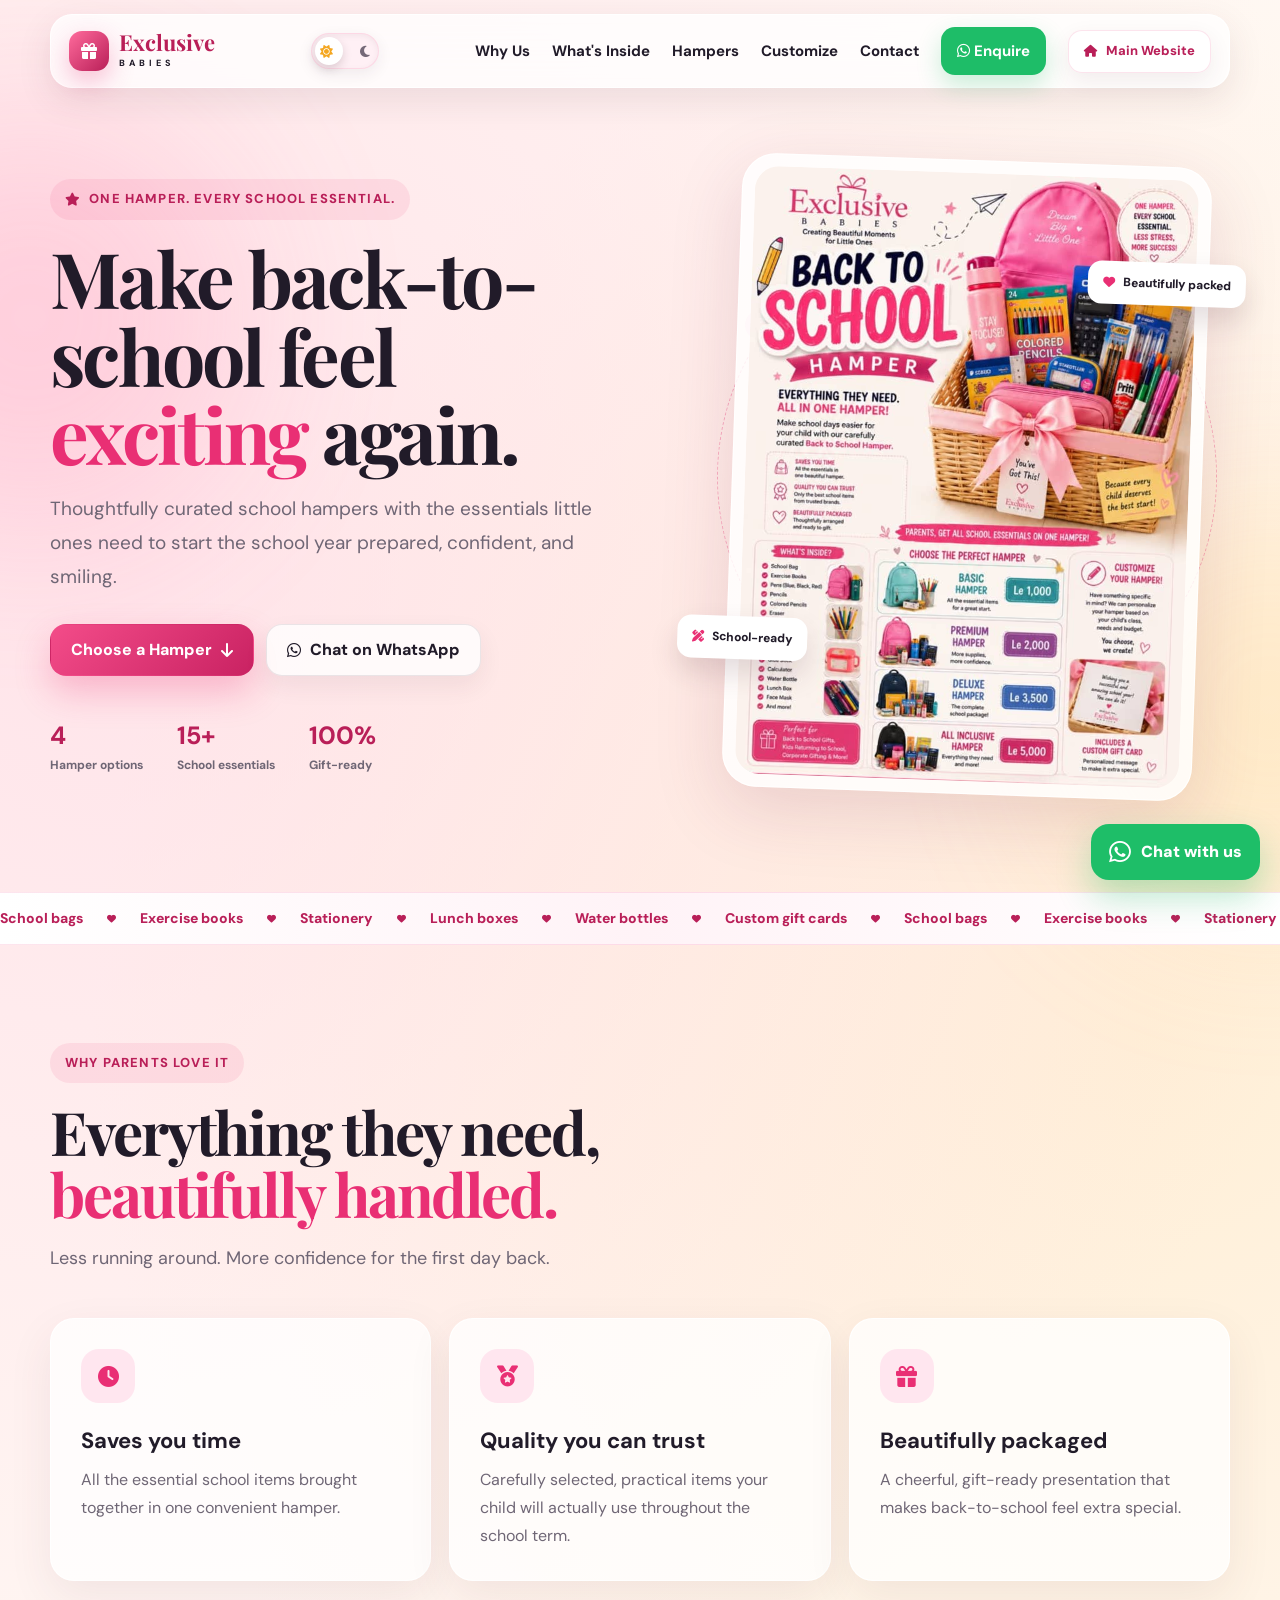
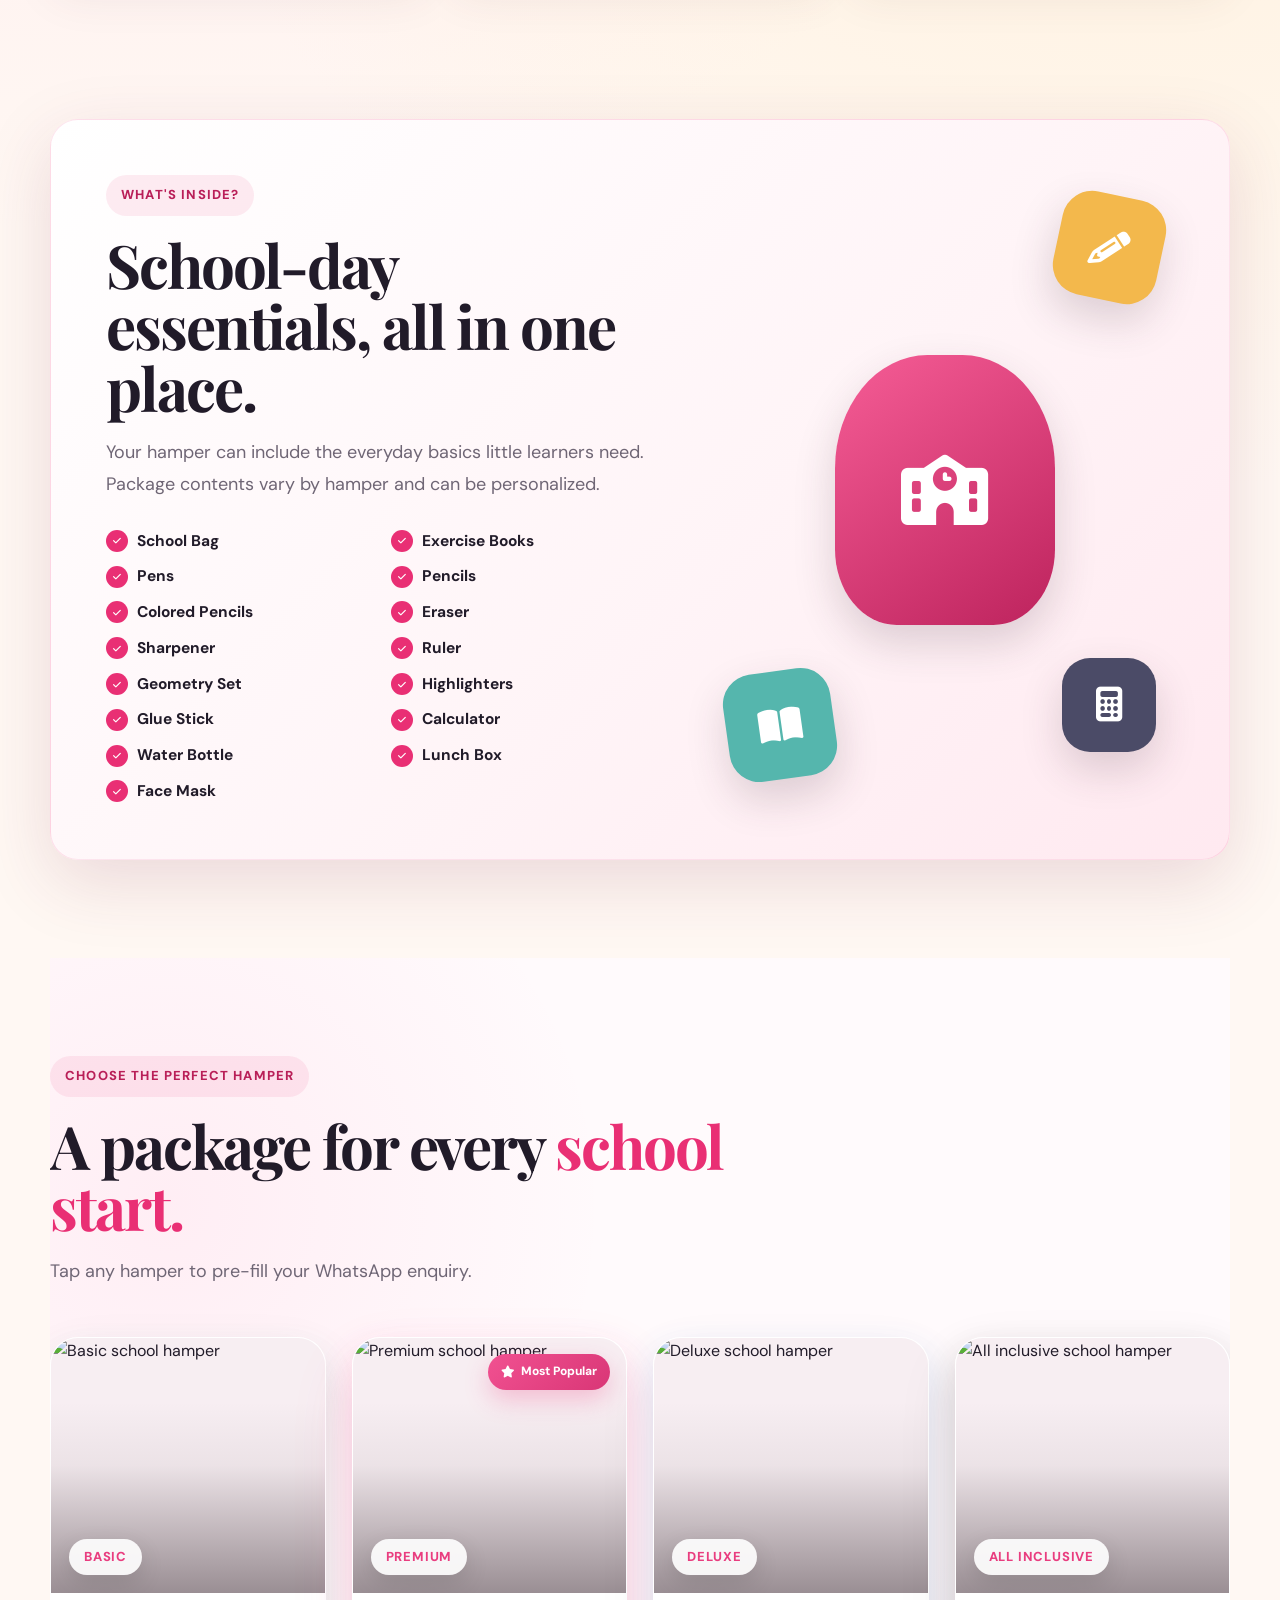
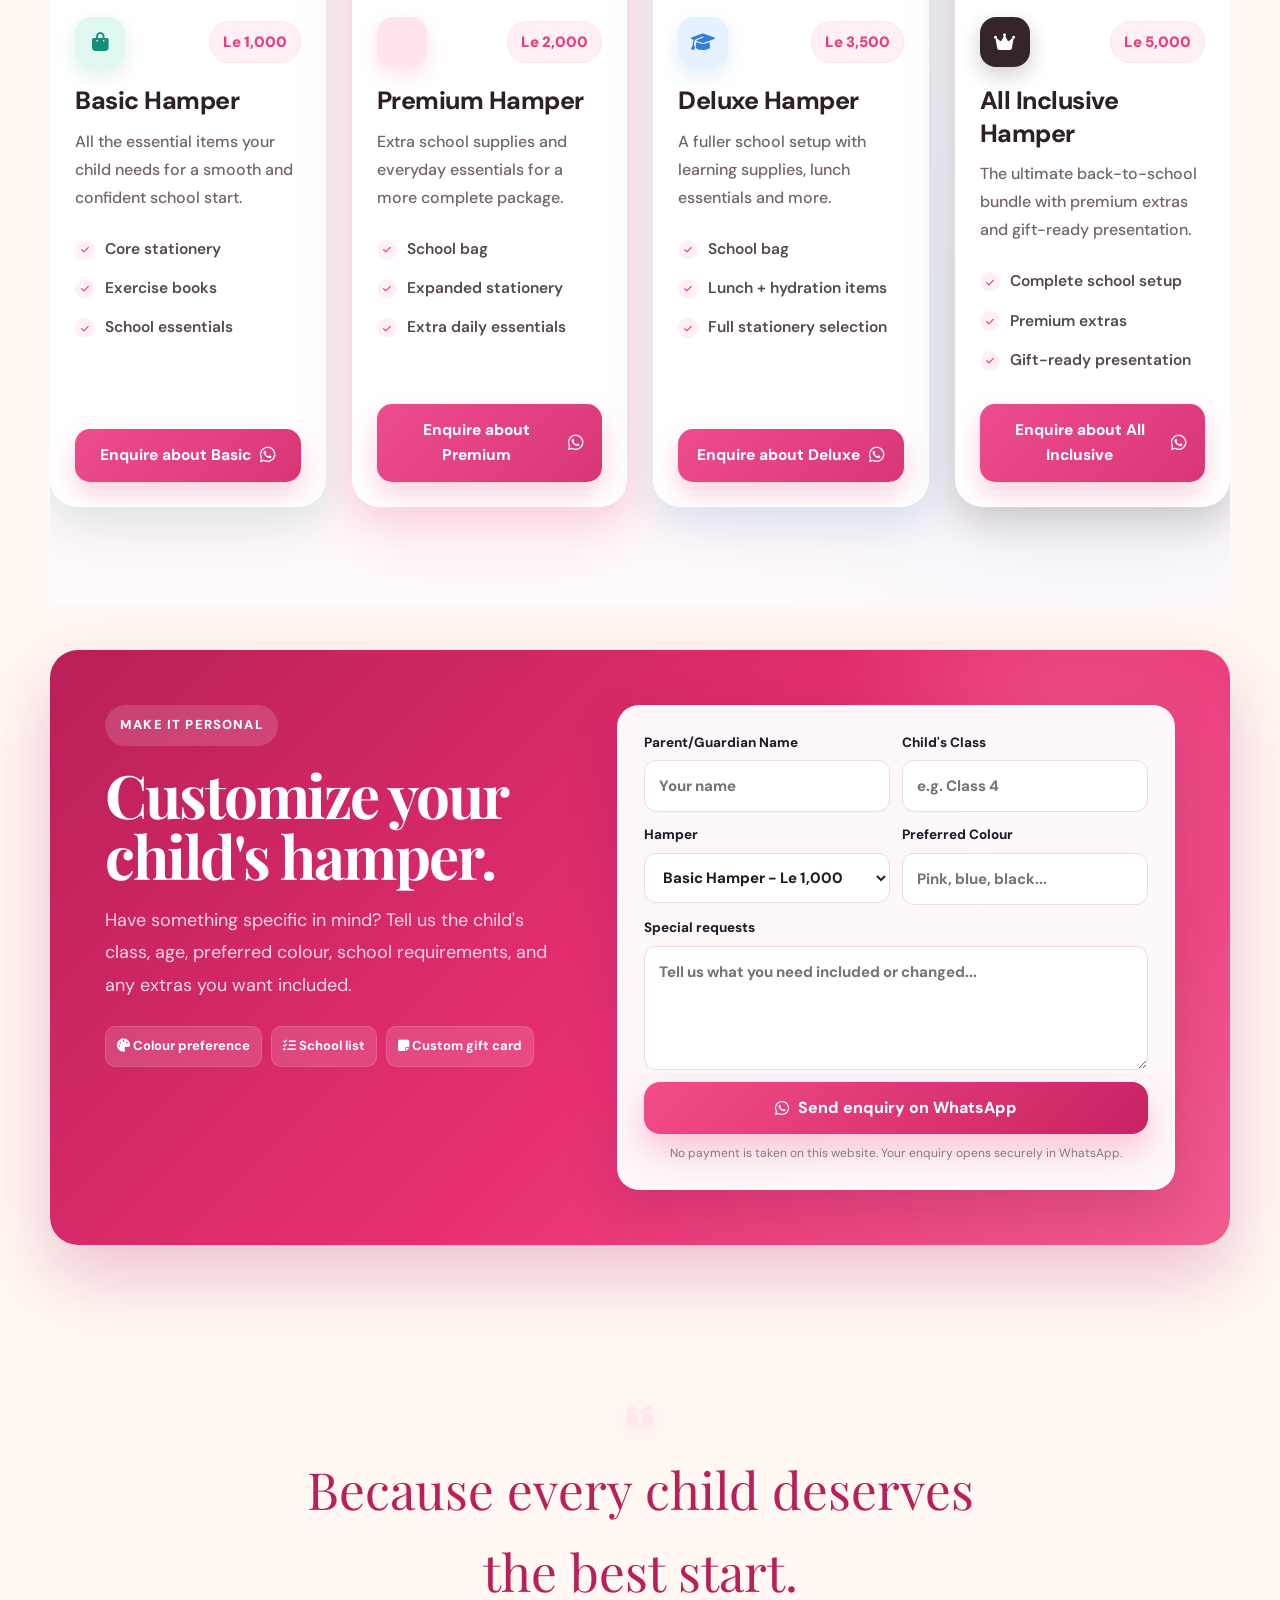
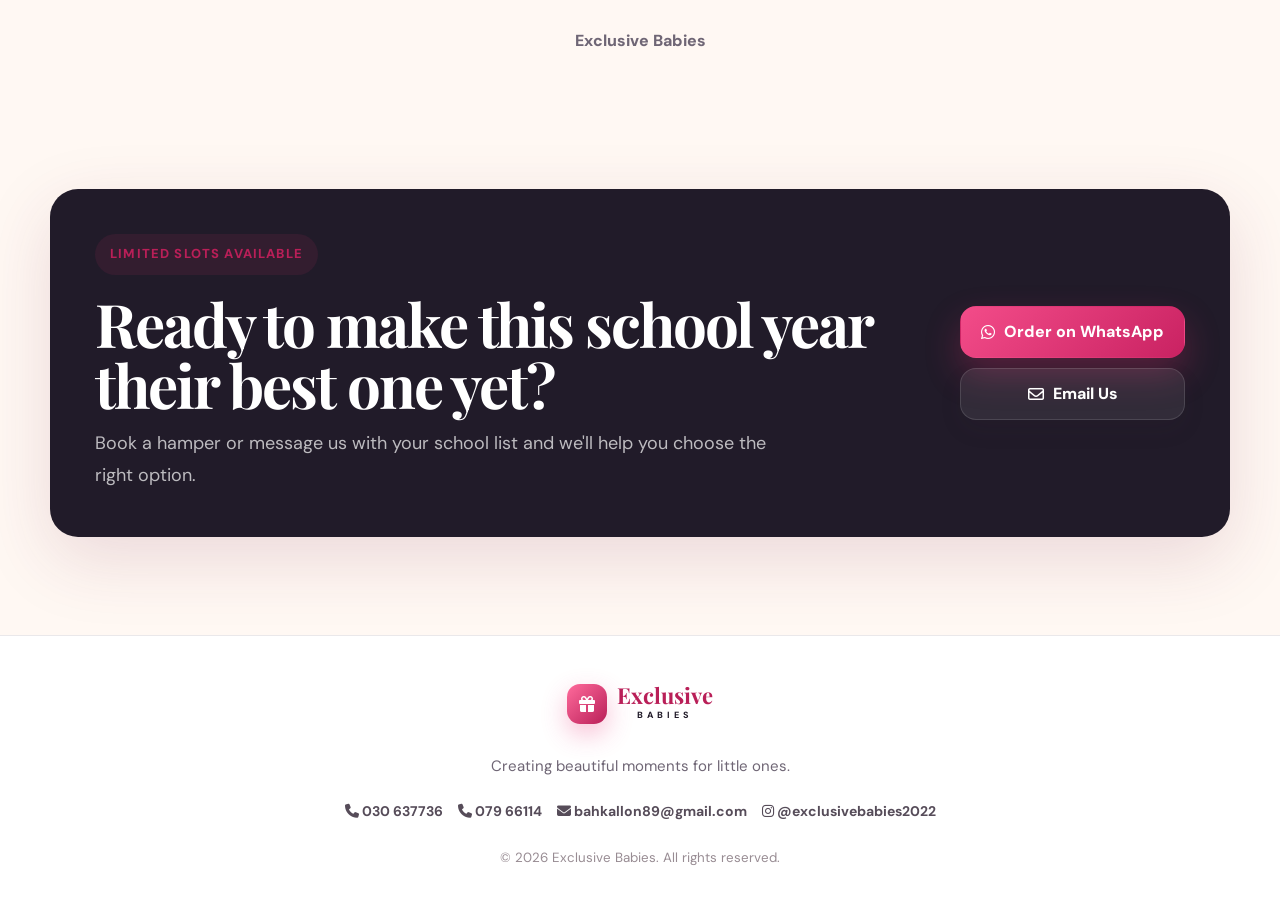
==== back-to-school.html @ 8f666c16 "Add files via upload" ====
<!DOCTYPE html>
<html lang="en">
<head>

  <!-- =========================================
       BASIC DOCUMENT SETTINGS
  ========================================== -->

  <meta charset="UTF-8">

  <meta
    name="viewport"
    content="width=device-width, initial-scale=1.0"
  >

  <meta http-equiv="X-UA-Compatible" content="IE=edge">


  <!-- =========================================
       PRIMARY SEO
  ========================================== -->

  <title>
    Back to School Hampers in Sierra Leone | Exclusive Babies
  </title>

  <meta
    name="description"
    content="Shop beautifully curated Back to School Hampers from Exclusive Babies in Sierra Leone. Choose from Basic, Premium, Deluxe and All Inclusive school packages and enquire instantly on WhatsApp."
  >

  <meta
    name="keywords"
    content="Exclusive Babies, back to school hampers Sierra Leone, school hampers Freetown, school supplies Sierra Leone, back to school supplies, school bags Freetown, children's school supplies, kids school essentials, stationery Sierra Leone, school packages, school hamper, back to school shopping"
  >

  <meta name="author" content="Exclusive Babies">

  <meta name="creator" content="Exclusive Babies">

  <meta name="publisher" content="Exclusive Babies">

  <meta name="application-name" content="Exclusive Babies">

  <meta name="generator" content="Exclusive Babies">


  <!-- =========================================
       SEARCH ENGINE INDEXING
  ========================================== -->

  <meta
    name="robots"
    content="index, follow, max-image-preview:large, max-snippet:-1, max-video-preview:-1"
  >

  <meta
    name="googlebot"
    content="index, follow, max-image-preview:large, max-snippet:-1, max-video-preview:-1"
  >

  <meta
    name="bingbot"
    content="index, follow"
  >


  <!-- =========================================
       LANGUAGE / REGION
  ========================================== -->

  <meta
    http-equiv="content-language"
    content="en"
  >

  <meta
    name="geo.region"
    content="SL"
  >

  <meta
    name="geo.placename"
    content="Sierra Leone"
  >


  <!-- =========================================
       CANONICAL URL
       
       IMPORTANT:
       Replace with the final website domain
  ========================================== -->

  <!--
  <link
    rel="canonical"
    href="https://www.exclusivebabies.com/"
  >
  -->


  <!-- =========================================
       OPEN GRAPH
       Facebook / WhatsApp / Messenger
  ========================================== -->

  <meta
    property="og:type"
    content="website"
  >

  <meta
    property="og:site_name"
    content="Exclusive Babies"
  >

  <meta
    property="og:title"
    content="Back to School Hampers | Exclusive Babies"
  >

  <meta
    property="og:description"
    content="Make back-to-school shopping easier with beautifully curated school hampers from Exclusive Babies. Choose your package and enquire instantly on WhatsApp."
  >

  <!--
  Replace this with your LIVE website URL
  -->
  <!--
  <meta
    property="og:url"
    content="https://www.exclusivebabies.com/"
  >
  -->


  <!--
  SOCIAL SHARING IMAGE

  Recommended size:
  1200 x 630px

  IMPORTANT:
  Once hosted, use the FULL image URL here.
  -->

  <!--
  <meta
    property="og:image"
    content="https://www.exclusivebabies.com/assets/exclusive-babies-social.jpg"
  >

  <meta
    property="og:image:secure_url"
    content="https://www.exclusivebabies.com/assets/exclusive-babies-social.jpg"
  >
  -->

  <meta
    property="og:image:alt"
    content="Exclusive Babies Back to School Hampers"
  >

  <meta
    property="og:locale"
    content="en_US"
  >


  <!-- =========================================
       TWITTER / X CARD
  ========================================== -->

  <meta
    name="twitter:card"
    content="summary_large_image"
  >

  <meta
    name="twitter:title"
    content="Back to School Hampers | Exclusive Babies"
  >

  <meta
    name="twitter:description"
    content="Beautiful Back to School Hampers for your little ones. Explore our packages and enquire instantly on WhatsApp."
  >

  <!--
  <meta
    name="twitter:image"
    content="https://www.exclusivebabies.com/assets/exclusive-babies-social.jpg"
  >
  -->

  <meta
    name="twitter:image:alt"
    content="Exclusive Babies Back to School Hampers"
  >


  <!-- =========================================
       MOBILE / BROWSER
  ========================================== -->

  <meta
    name="theme-color"
    content="#e92f74"
  >

  <meta
    name="msapplication-TileColor"
    content="#e92f74"
  >

  <meta
    name="mobile-web-app-capable"
    content="yes"
  >

  <meta
    name="apple-mobile-web-app-capable"
    content="yes"
  >

  <meta
    name="apple-mobile-web-app-status-bar-style"
    content="default"
  >

  <meta
    name="apple-mobile-web-app-title"
    content="Exclusive Babies"
  >


  <!-- =========================================
       FAVICON
  ========================================== -->

  <link
    rel="icon"
    type="image/svg+xml"
    href="eb.svg"
  >

  <link
    rel="shortcut icon"
    href="eb.svg"
  >


  <!-- =========================================
       GOOGLE FONTS PERFORMANCE
  ========================================== -->

  <link
    rel="preconnect"
    href="https://fonts.googleapis.com"
  >

  <link
    rel="preconnect"
    href="https://fonts.gstatic.com"
    crossorigin
  >

  <link
    href="https://fonts.googleapis.com/css2?family=DM+Sans:wght@400;500;600;700;800&family=Playfair+Display:wght@600;700&display=swap"
    rel="stylesheet"
  >


  <!-- =========================================
       FONT AWESOME
  ========================================== -->

  <link
    rel="stylesheet"
    href="https://cdnjs.cloudflare.com/ajax/libs/font-awesome/6.6.0/css/all.min.css"
  >


  <!-- =========================================
       WEBSITE CSS
  ========================================== -->

  <link
    rel="stylesheet"
    href="styles.css"
  >


  <!-- =========================================
       STRUCTURED DATA / SCHEMA.ORG
  ========================================== -->

  <script type="application/ld+json">
  {
    "@context": "https://schema.org",
    "@type": "Store",
    "name": "Exclusive Babies",
    "description": "Exclusive Babies provides beautifully curated Back to School Hampers and school essentials for children in Sierra Leone.",
    "areaServed": {
      "@type": "Country",
      "name": "Sierra Leone"
    },
    "knowsAbout": [
      "Back to School Hampers",
      "School Supplies",
      "School Bags",
      "Children's School Essentials",
      "Stationery"
    ]
  }
  </script>


  <!-- =========================================
       WEBSITE SCHEMA
  ========================================== -->

  <script type="application/ld+json">
  {
    "@context": "https://schema.org",
    "@type": "WebSite",
    "name": "Exclusive Babies",
    "description": "Back to School Hampers and children's school essentials from Exclusive Babies.",
    "inLanguage": "en"
  }
  </script>

</head>
<body>
  <div class="page-glow glow-one"></div>
  <div class="page-glow glow-two"></div>

  <header class="navbar" id="top">
    <a href="index.html" class="brand" aria-label="Exclusive Babies home">
      <span class="brand-icon"><i class="fa-solid fa-gift"></i></span>
      <span><strong>Exclusive</strong><small>BABIES</small></span>
    </a>

    <button class="menu-toggle" aria-label="Open menu" aria-expanded="false">
      <i class="fa-solid fa-bars"></i>
    </button>

    <button class="theme-toggle" id="themeToggle" aria-label="Toggle dark mode">
    <span class="theme-toggle-track">
        <span class="theme-toggle-icon sun-icon">
            <i class="fa-solid fa-sun"></i>
        </span>

        <span class="theme-toggle-circle"></span>

        <span class="theme-toggle-icon moon-icon">
            <i class="fa-solid fa-moon"></i>
        </span>
    </span>
</button>

    <nav class="nav-links">
      <a href="#about">Why Us</a>
      <a href="#inside">What's Inside</a>
      <a href="#packages">Hampers</a>
      <a href="#customize">Customize</a>
      <a href="#contact">Contact</a>
      <a class="nav-cta wa-link" href="#" data-message="Hi Exclusive Babies! I'd like to enquire about your Back to School Hampers.">
        <i class="fa-brands fa-whatsapp"></i> Enquire
      </a>

      <a href="index.html" class="main-site-btn">
  <i class="fa-solid fa-house"></i>
  <span>Main Website</span>
</a>
    </nav>
  </header>

  <main>
    <section class="hero section-pad">
      <div class="hero-copy reveal">
        <span class="eyebrow"><i class="fa-solid fa-star"></i> One hamper. Every school essential.</span>
        <h1>Make back-to-school feel <span>exciting</span> again.</h1>
        <p>Thoughtfully curated school hampers with the essentials little ones need to start the school year prepared, confident, and smiling.</p>
        <div class="hero-actions">
          <a class="btn btn-primary" href="#packages">Choose a Hamper <i class="fa-solid fa-arrow-down"></i></a>
          <a class="btn btn-soft wa-link" href="#" data-message="Hi Exclusive Babies! I want help choosing the right Back to School Hamper."><i class="fa-brands fa-whatsapp"></i> Chat on WhatsApp</a>
        </div>
        <div class="hero-trust">
          <div><strong>4</strong><span>Hamper options</span></div>
          <div><strong>15+</strong><span>School essentials</span></div>
          <div><strong>100%</strong><span>Gift-ready</span></div>
        </div>
      </div>

      <div class="hero-visual reveal delay-1">
        <div class="orbit orbit-a"></div>
        <div class="orbit orbit-b"></div>
        <div class="hero-card tilt-card">
          <img src="back-to-school-hamper.jpg" alt="Exclusive Babies Back to School Hamper flyer" />
          <div class="floating-note note-one"><i class="fa-solid fa-heart"></i> Beautifully packed</div>
          <div class="floating-note note-two"><i class="fa-solid fa-pen-ruler"></i> School-ready</div>
        </div>
      </div>
    </section>

    <section class="marquee" aria-label="Highlights">
      <div class="marquee-track">
        <span>School bags</span><i class="fa-solid fa-heart"></i><span>Exercise books</span><i class="fa-solid fa-heart"></i><span>Stationery</span><i class="fa-solid fa-heart"></i><span>Lunch boxes</span><i class="fa-solid fa-heart"></i><span>Water bottles</span><i class="fa-solid fa-heart"></i><span>Custom gift cards</span><i class="fa-solid fa-heart"></i>
        <span>School bags</span><i class="fa-solid fa-heart"></i><span>Exercise books</span><i class="fa-solid fa-heart"></i><span>Stationery</span><i class="fa-solid fa-heart"></i><span>Lunch boxes</span><i class="fa-solid fa-heart"></i><span>Water bottles</span><i class="fa-solid fa-heart"></i><span>Custom gift cards</span><i class="fa-solid fa-heart"></i>
      </div>
    </section>

    <section class="section-pad" id="about">
      <div class="section-heading reveal">
        <span class="eyebrow">Why parents love it</span>
        <h2>Everything they need, <span>beautifully handled.</span></h2>
        <p>Less running around. More confidence for the first day back.</p>
      </div>
      <div class="feature-grid">
        <article class="feature-card reveal">
          <div class="feature-icon"><i class="fa-solid fa-clock"></i></div>
          <h3>Saves you time</h3>
          <p>All the essential school items brought together in one convenient hamper.</p>
        </article>
        <article class="feature-card reveal delay-1">
          <div class="feature-icon"><i class="fa-solid fa-medal"></i></div>
          <h3>Quality you can trust</h3>
          <p>Carefully selected, practical items your child will actually use throughout the school term.</p>
        </article>
        <article class="feature-card reveal delay-2">
          <div class="feature-icon"><i class="fa-solid fa-gift"></i></div>
          <h3>Beautifully packaged</h3>
          <p>A cheerful, gift-ready presentation that makes back-to-school feel extra special.</p>
        </article>
      </div>
    </section>

    <section class="section-pad inside-section" id="inside">
      <div class="inside-panel reveal">
        <div class="inside-copy">
          <span class="eyebrow">What's inside?</span>
          <h2>School-day essentials, all in one place.</h2>
          <p>Your hamper can include the everyday basics little learners need. Package contents vary by hamper and can be personalized.</p>
          <div class="essentials-grid">
            <span><i class="fa-solid fa-check"></i> School Bag</span>
            <span><i class="fa-solid fa-check"></i> Exercise Books</span>
            <span><i class="fa-solid fa-check"></i> Pens</span>
            <span><i class="fa-solid fa-check"></i> Pencils</span>
            <span><i class="fa-solid fa-check"></i> Colored Pencils</span>
            <span><i class="fa-solid fa-check"></i> Eraser</span>
            <span><i class="fa-solid fa-check"></i> Sharpener</span>
            <span><i class="fa-solid fa-check"></i> Ruler</span>
            <span><i class="fa-solid fa-check"></i> Geometry Set</span>
            <span><i class="fa-solid fa-check"></i> Highlighters</span>
            <span><i class="fa-solid fa-check"></i> Glue Stick</span>
            <span><i class="fa-solid fa-check"></i> Calculator</span>
            <span><i class="fa-solid fa-check"></i> Water Bottle</span>
            <span><i class="fa-solid fa-check"></i> Lunch Box</span>
            <span><i class="fa-solid fa-check"></i> Face Mask</span>
          </div>
        </div>
        <div class="school-art" aria-hidden="true">
          <div class="art-backpack"><i class="fa-solid fa-school"></i></div>
          <div class="art-pencil"><i class="fa-solid fa-pencil"></i></div>
          <div class="art-book"><i class="fa-solid fa-book-open"></i></div>
          <div class="art-calc"><i class="fa-solid fa-calculator"></i></div>
        </div>
      </div>
    </section>


<section class="section-pad packages-section" id="packages">
  <div class="section-heading reveal">
    <span class="eyebrow">Choose the perfect hamper</span>
    <h2>A package for every <span>school start.</span></h2>
    <p>Tap any hamper to pre-fill your WhatsApp enquiry.</p>
  </div>

  <div class="package-grid">

    <!-- BASIC -->
    <article class="package-card basic-card reveal"
      data-package="Basic Hamper"
      data-price="Le 1,000">

      <div class="package-image-wrap">
        <img
          src="https://images.unsplash.com/photo-1497633762265-9d179a990aa6?auto=format&fit=crop&w=900&q=85"
          alt="Basic school hamper"
          class="package-image"
          loading="lazy"
        >

        <div class="image-overlay"></div>

        <span class="image-label">Basic</span>
      </div>

      <div class="package-content">
        <div class="package-top">
          <span class="package-icon mint">
            <i class="fa-solid fa-bag-shopping"></i>
          </span>

          <span class="price">Le 1,000</span>
        </div>

        <h3>Basic Hamper</h3>

        <p>
          All the essential items your child needs for a smooth and confident school start.
        </p>

        <ul>
          <li><i class="fa-solid fa-check"></i> Core stationery</li>
          <li><i class="fa-solid fa-check"></i> Exercise books</li>
          <li><i class="fa-solid fa-check"></i> School essentials</li>
        </ul>

        <button class="package-btn">
          Enquire about Basic
          <i class="fa-brands fa-whatsapp"></i>
        </button>
      </div>
    </article>


    <!-- PREMIUM -->
    <article class="package-card premium-card featured reveal delay-1"
      data-package="Premium Hamper"
      data-price="Le 2,000">

      <span class="popular">
        <i class="fa-solid fa-star"></i>
        Most Popular
      </span>

      <div class="package-image-wrap">
        <img
          src="https://images.unsplash.com/photo-1588072432836-e10032774350?auto=format&fit=crop&w=900&q=85"
          alt="Premium school hamper"
          class="package-image"
          loading="lazy"
        >

        <div class="image-overlay"></div>

        <span class="image-label">Premium</span>
      </div>

      <div class="package-content">
        <div class="package-top">
          <span class="package-icon pink">
            <i class="fa-solid fa-backpack"></i>
          </span>

          <span class="price">Le 2,000</span>
        </div>

        <h3>Premium Hamper</h3>

        <p>
          Extra school supplies and everyday essentials for a more complete package.
        </p>

        <ul>
          <li><i class="fa-solid fa-check"></i> School bag</li>
          <li><i class="fa-solid fa-check"></i> Expanded stationery</li>
          <li><i class="fa-solid fa-check"></i> Extra daily essentials</li>
        </ul>

        <button class="package-btn">
          Enquire about Premium
          <i class="fa-brands fa-whatsapp"></i>
        </button>
      </div>
    </article>


    <!-- DELUXE -->
    <article class="package-card deluxe-card reveal delay-2"
      data-package="Deluxe Hamper"
      data-price="Le 3,500">

      <div class="package-image-wrap">
        <img
          src="https://images.unsplash.com/photo-1456735190827-d1262f71b8a3?auto=format&fit=crop&w=900&q=85"
          alt="Deluxe school hamper"
          class="package-image"
          loading="lazy"
        >

        <div class="image-overlay"></div>

        <span class="image-label">Deluxe</span>
      </div>

      <div class="package-content">
        <div class="package-top">
          <span class="package-icon blue">
            <i class="fa-solid fa-graduation-cap"></i>
          </span>

          <span class="price">Le 3,500</span>
        </div>

        <h3>Deluxe Hamper</h3>

        <p>
          A fuller school setup with learning supplies, lunch essentials and more.
        </p>

        <ul>
          <li><i class="fa-solid fa-check"></i> School bag</li>
          <li><i class="fa-solid fa-check"></i> Lunch + hydration items</li>
          <li><i class="fa-solid fa-check"></i> Full stationery selection</li>
        </ul>

        <button class="package-btn">
          Enquire about Deluxe
          <i class="fa-brands fa-whatsapp"></i>
        </button>
      </div>
    </article>


    <!-- ALL INCLUSIVE -->
    <article class="package-card inclusive-card reveal delay-3"
      data-package="All Inclusive Hamper"
      data-price="Le 5,000">

      <div class="package-image-wrap">
        <img
          src="https://images.unsplash.com/photo-1509062522246-3755977927d7?auto=format&fit=crop&w=900&q=85"
          alt="All inclusive school hamper"
          class="package-image"
          loading="lazy"
        >

        <div class="image-overlay"></div>

        <span class="image-label">All Inclusive</span>
      </div>

      <div class="package-content">
        <div class="package-top">
          <span class="package-icon dark">
            <i class="fa-solid fa-crown"></i>
          </span>

          <span class="price">Le 5,000</span>
        </div>

        <h3>All Inclusive Hamper</h3>

        <p>
          The ultimate back-to-school bundle with premium extras and gift-ready presentation.
        </p>

        <ul>
          <li><i class="fa-solid fa-check"></i> Complete school setup</li>
          <li><i class="fa-solid fa-check"></i> Premium extras</li>
          <li><i class="fa-solid fa-check"></i> Gift-ready presentation</li>
        </ul>

        <button class="package-btn">
          Enquire about All Inclusive
          <i class="fa-brands fa-whatsapp"></i>
        </button>
      </div>
    </article>

  </div>
</section>







    <section class="section-pad custom-section" id="customize">
      <div class="custom-card reveal">
        <div class="custom-copy">
          <span class="eyebrow">Make it personal</span>
          <h2>Customize your child's hamper.</h2>
          <p>Have something specific in mind? Tell us the child's class, age, preferred colour, school requirements, and any extras you want included.</p>
          <div class="custom-badges">
            <span><i class="fa-solid fa-palette"></i> Colour preference</span>
            <span><i class="fa-solid fa-list-check"></i> School list</span>
            <span><i class="fa-solid fa-note-sticky"></i> Custom gift card</span>
          </div>
        </div>

        <form class="enquiry-form" id="enquiryForm">
          <div class="field-row">
            <label>Parent/Guardian Name<input type="text" id="name" placeholder="Your name" required></label>
            <label>Child's Class<input type="text" id="childClass" placeholder="e.g. Class 4"></label>
          </div>
          <div class="field-row">
            <label>Hamper
              <select id="hamper">
                <option>Basic Hamper - Le 1,000</option>
                <option>Premium Hamper - Le 2,000</option>
                <option>Deluxe Hamper - Le 3,500</option>
                <option>All Inclusive Hamper - Le 5,000</option>
                <option>Custom Hamper</option>
              </select>
            </label>
            <label>Preferred Colour<input type="text" id="colour" placeholder="Pink, blue, black..."></label>
          </div>
          <label>Special requests<textarea id="request" rows="4" placeholder="Tell us what you need included or changed..."></textarea></label>
          <button class="btn btn-primary form-submit" type="submit"><i class="fa-brands fa-whatsapp"></i> Send enquiry on WhatsApp</button>
          <small>No payment is taken on this website. Your enquiry opens securely in WhatsApp.</small>
        </form>
      </div>
    </section>

    <section class="section-pad testimonial-strip">
      <div class="quote-card reveal">
        <i class="fa-solid fa-quote-left"></i>
        <p>Because every child deserves the best start.</p>
        <span>Exclusive Babies</span>
      </div>
    </section>

    <section class="section-pad contact-section" id="contact">
      <div class="contact-card reveal">
        <div>
          <span class="eyebrow">Limited slots available</span>
          <h2>Ready to make this school year their best one yet?</h2>
          <p>Book a hamper or message us with your school list and we'll help you choose the right option.</p>
        </div>
        <div class="contact-actions">
          <a class="btn btn-primary wa-link" href="#" data-message="Hi Exclusive Babies! I'd like to place a Back to School Hamper order."><i class="fa-brands fa-whatsapp"></i> Order on WhatsApp</a>
          <a class="btn btn-soft" href="mailto:bahkallon89@gmail.com"><i class="fa-regular fa-envelope"></i> Email Us</a>
        </div>
      </div>
    </section>
  </main>

  <footer>
    <a href="#top" class="brand footer-brand">
      <span class="brand-icon"><i class="fa-solid fa-gift"></i></span>
      <span><strong>Exclusive</strong><small>BABIES</small></span>
    </a>
    <p>Creating beautiful moments for little ones.</p>
    <div class="footer-contact">
      <a href="tel:+23230637736"><i class="fa-solid fa-phone"></i> 030 637736</a>
      <a href="tel:+23279666114"><i class="fa-solid fa-phone"></i> 079 66114</a>
      <a href="mailto:bahkallon89@gmail.com"><i class="fa-solid fa-envelope"></i> bahkallon89@gmail.com</a>
      <span><i class="fa-brands fa-instagram"></i> @exclusivebabies2022</span>
    </div>
    <small>© <span id="year"></span> Exclusive Babies. All rights reserved.</small>
  </footer>

  <a class="whatsapp-float wa-link" href="#" aria-label="Chat on WhatsApp" data-message="Hi Exclusive Babies! I'm interested in your Back to School Hampers.">
    <i class="fa-brands fa-whatsapp"></i><span>Chat with us</span>
  </a>

  <button class="scroll-top" aria-label="Back to top"><i class="fa-solid fa-arrow-up"></i></button>

  <script src="script.js"></script>
</body>
</html>
---- styles.css ----
:root {
  --pink: #e92f74;
  --pink-dark: #b91f58;
  --pink-light: #ffe6ef;
  --cream: #fff8f3;
  --paper: #fffdfb;
  --ink: #211b29;
  --muted: #6f6675;
  --line: rgba(55, 34, 55, 0.1);
  --green: #8fd7cf;
  --purple: #8b64c8;
  --blue: #5aa8d9;
  --shadow: 0 22px 70px rgba(118, 41, 77, 0.15);
  --radius: 28px;
}

* { box-sizing: border-box; }
html { scroll-behavior: smooth; }
body {
  margin: 0;
  font-family: "DM Sans", sans-serif;
  background:
    radial-gradient(circle at 10% 10%, rgba(255, 211, 226, .55), transparent 24%),
    radial-gradient(circle at 90% 18%, rgba(255, 233, 195, .6), transparent 22%),
    var(--cream);
  color: var(--ink);
  overflow-x: hidden;
}
a { color: inherit; text-decoration: none; }
button, input, textarea, select { font: inherit; }
button { cursor: pointer; }
img { max-width: 100%; display: block; }

.page-glow { position: fixed; width: 420px; height: 420px; border-radius: 50%; filter: blur(90px); opacity: .22; pointer-events: none; z-index: -1; }
.glow-one { background: #ff79a8; top: 12%; left: -180px; }
.glow-two { background: #ffd57e; top: 55%; right: -200px; }

.navbar {
  width: min(1180px, calc(100% - 32px));
  height: 74px;
  position: sticky;
  top: 14px;
  z-index: 1000;
  margin: 14px auto 0;
  padding: 0 18px;
  display: flex;
  align-items: center;
  justify-content: space-between;
  background: rgba(255,255,255,.78);
  border: 1px solid rgba(255,255,255,.85);
  box-shadow: 0 12px 35px rgba(80, 47, 62, .1);
  backdrop-filter: blur(18px);
  border-radius: 22px;
}
.brand { display: inline-flex; align-items: center; gap: 10px; }
.brand-icon { width: 40px; height: 40px; display: grid; place-items: center; border-radius: 13px; color: white; background: linear-gradient(135deg, #ff6b9c, var(--pink-dark)); box-shadow: 0 10px 26px rgba(233,47,116,.3); }
.brand strong { display: block; font-family: "Playfair Display", serif; color: var(--pink-dark); font-size: 22px; line-height: .95; }
.brand small { display: block; margin-top: 3px; letter-spacing: 4px; font-size: 9px; font-weight: 800; }
.nav-links { display: flex; align-items: center; gap: 22px; font-size: 14px; font-weight: 700; }
.nav-links > a:not(.nav-cta) { position: relative; }
.nav-links > a:not(.nav-cta)::after { content:""; position:absolute; left:0; bottom:-6px; width:0; height:2px; background:var(--pink); transition:.3s; }
.nav-links > a:not(.nav-cta):hover::after { width:100%; }
.nav-cta { padding: 12px 16px; border-radius: 14px; background: #1ebd68; color: white; box-shadow: 0 10px 24px rgba(30,189,104,.24); }
.menu-toggle { display: none; border:0; background: transparent; font-size: 22px; color: var(--ink); }

.section-pad { width: min(1180px, calc(100% - 34px)); margin: 0 auto; padding: 98px 0; }
.hero { min-height: 760px; display: grid; grid-template-columns: 1.05fr .95fr; gap: 74px; align-items: center; padding-top: 72px; }
.eyebrow { display:inline-flex; align-items:center; gap:8px; padding:9px 13px; border-radius:999px; background:rgba(233,47,116,.09); color:var(--pink-dark); text-transform:uppercase; font-weight:800; letter-spacing:.09em; font-size:12px; }
.hero h1, .section-heading h2, .inside-copy h2, .custom-copy h2, .contact-card h2 { font-family: "Playfair Display", serif; line-height: 1.02; margin: 18px 0; letter-spacing: -.035em; }
.hero h1 { font-size: clamp(48px, 6vw, 82px); max-width: 780px; }
h1 span, h2 span { color: var(--pink); }
.hero-copy > p { max-width: 650px; font-size: 18px; line-height: 1.75; color: var(--muted); }
.hero-actions { display:flex; gap:12px; flex-wrap:wrap; margin-top:30px; }
.btn { min-height: 52px; display:inline-flex; align-items:center; justify-content:center; gap:9px; border-radius:16px; padding: 0 20px; border:1px solid transparent; font-weight:800; transition: transform .25s ease, box-shadow .25s ease, background .25s ease; }
.btn:hover { transform: translateY(-3px); }
.btn-primary { background: linear-gradient(135deg, #f34c89, #c92262); color:white; box-shadow: 0 16px 35px rgba(233,47,116,.27); }
.btn-soft { background: rgba(255,255,255,.78); border-color: var(--line); box-shadow: 0 10px 25px rgba(68,39,51,.07); }
.hero-trust { display:flex; gap:34px; margin-top:40px; }
.hero-trust div { display:flex; flex-direction:column; }
.hero-trust strong { font-size:25px; color:var(--pink-dark); }
.hero-trust span { color:var(--muted); font-size:12px; font-weight:700; }

.hero-visual { position: relative; min-height: 610px; display:grid; place-items:center; }
.hero-card { width:min(470px, 92%); padding:12px; background:rgba(255,255,255,.82); border:1px solid rgba(255,255,255,.9); border-radius:34px; box-shadow: var(--shadow); transform:rotate(2deg); transition:transform .18s ease-out; position:relative; z-index:2; }
.hero-card img { border-radius:24px; width:100%; aspect-ratio: .73; object-fit:cover; object-position:top center; }
.orbit { position:absolute; border:1px dashed rgba(233,47,116,.35); border-radius:50%; animation:spin 18s linear infinite; }
.orbit-a { width:500px; height:500px; }
.orbit-b { width:360px; height:360px; animation-direction:reverse; animation-duration:14s; }
.orbit::after { content:""; width:14px; height:14px; background:var(--pink); border-radius:50%; position:absolute; top:18%; left:7%; box-shadow:0 0 0 8px rgba(233,47,116,.1); }
.floating-note { position:absolute; z-index:5; padding:12px 15px; background:white; border-radius:14px; box-shadow:0 14px 28px rgba(74,41,56,.15); font-weight:800; font-size:12px; display:flex; align-items:center; gap:8px; animation:floaty 4s ease-in-out infinite; }
.floating-note i { color:var(--pink); }
.note-one { top:15%; right:-38px; }
.note-two { bottom:20%; left:-50px; animation-delay:-2s; }

.marquee { overflow:hidden; border-block:1px solid rgba(233,47,116,.12); background:linear-gradient(90deg,#fff,#fff3f7,#fff); padding:14px 0; }
.marquee-track { width:max-content; display:flex; align-items:center; gap:24px; animation:marquee 28s linear infinite; color:var(--pink-dark); font-weight:800; font-size:14px; }
.marquee-track i { font-size:9px; }

.section-heading { max-width:720px; margin-bottom:44px; }
.section-heading h2, .inside-copy h2, .custom-copy h2, .contact-card h2 { font-size:clamp(38px,5vw,60px); }
.section-heading p, .inside-copy p, .custom-copy p, .contact-card p { color:var(--muted); font-size:17px; line-height:1.7; }
.feature-grid { display:grid; grid-template-columns:repeat(3,1fr); gap:18px; }
.feature-card { padding:30px; border-radius:24px; background:rgba(255,255,255,.76); border:1px solid rgba(255,255,255,.9); box-shadow:0 16px 45px rgba(84,52,64,.08); transition:.35s ease; }
.feature-card:hover { transform:translateY(-8px); box-shadow:var(--shadow); }
.feature-icon { width:54px; height:54px; border-radius:18px; display:grid; place-items:center; background:var(--pink-light); color:var(--pink); font-size:21px; }
.feature-card h3 { margin:20px 0 8px; font-size:20px; }
.feature-card p { color:var(--muted); line-height:1.65; margin:0; }

.inside-section { padding-top: 40px; }
.inside-panel { display:grid; grid-template-columns:1.1fr .9fr; gap:50px; padding:55px; border-radius:var(--radius); background:linear-gradient(135deg,#fff 0%,#fff4f7 58%,#ffe9f0 100%); border:1px solid rgba(233,47,116,.12); box-shadow:var(--shadow); overflow:hidden; }
.essentials-grid { display:grid; grid-template-columns:repeat(2,minmax(0,1fr)); gap:11px; margin-top:28px; }
.essentials-grid span { display:flex; gap:9px; align-items:center; font-size:14px; font-weight:700; }
.essentials-grid i { width:22px; height:22px; border-radius:50%; display:grid; place-items:center; color:white; background:var(--pink); font-size:9px; }
.school-art { min-height:420px; position:relative; display:grid; place-items:center; }
.school-art > div { position:absolute; display:grid; place-items:center; color:white; box-shadow:0 18px 42px rgba(68,43,59,.18); }
.art-backpack { width:220px; height:270px; border-radius:42% 42% 28% 28%; background:linear-gradient(145deg,#f65d96,#bd235d); font-size:70px; animation:floaty 5s ease-in-out infinite; }
.art-pencil { width:105px; height:105px; border-radius:30px; background:#f3b84c; top:20px; right:12px; transform:rotate(12deg); font-size:38px; animation:floaty 4s ease-in-out infinite -1s; }
.art-book { width:108px; height:108px; border-radius:30px; background:#55b6ad; bottom:25px; left:10px; transform:rotate(-8deg); font-size:38px; animation:floaty 4.5s ease-in-out infinite -2s; }
.art-calc { width:94px; height:94px; border-radius:28px; background:#4b4b67; right:18px; bottom:52px; font-size:35px; animation:floaty 5.5s ease-in-out infinite -.7s; }


/* ======================================
   PACKAGES SECTION
====================================== */

.packages-section {
  position: relative;
  overflow: hidden;
  background:
    radial-gradient(circle at 10% 20%, rgba(255, 92, 153, 0.08), transparent 30%),
    radial-gradient(circle at 90% 80%, rgba(92, 188, 255, 0.07), transparent 30%),
    #fffafc;
}


/* GRID */

.package-grid {
  max-width: 1250px;
  margin: 50px auto 0;
  display: grid;
  grid-template-columns: repeat(4, minmax(0, 1fr));
  gap: 26px;
}


/* CARD */

.package-card {
  position: relative;
  background: rgba(255, 255, 255, 0.94);
  border-radius: 28px;
  overflow: hidden;

  border: 1px solid rgba(255, 255, 255, 0.7);

  display: flex;
  flex-direction: column;

  min-width: 0;

  box-shadow:
    0 8px 20px rgba(35, 20, 27, 0.06),
    0 20px 50px rgba(35, 20, 27, 0.08);

  transition:
    transform 0.45s cubic-bezier(.2,.8,.2,1),
    box-shadow 0.45s ease,
    border-color 0.45s ease;
}


/* Colored card shadows */

.basic-card {
  box-shadow:
    0 12px 30px rgba(65, 190, 165, 0.10),
    0 25px 60px rgba(35, 20, 27, 0.08);
}

.premium-card {
  box-shadow:
    0 14px 35px rgba(235, 71, 137, 0.16),
    0 28px 65px rgba(235, 71, 137, 0.12);
}

.deluxe-card {
  box-shadow:
    0 12px 32px rgba(64, 144, 255, 0.12),
    0 25px 60px rgba(35, 20, 27, 0.08);
}

.inclusive-card {
  box-shadow:
    0 12px 32px rgba(49, 39, 45, 0.14),
    0 25px 60px rgba(35, 20, 27, 0.10);
}


/* HOVER */

.package-card:hover {
  transform: translateY(-14px) scale(1.015);
}

.basic-card:hover {
  box-shadow:
    0 20px 45px rgba(65, 190, 165, 0.22),
    0 35px 80px rgba(35, 20, 27, 0.12);
}

.premium-card:hover {
  box-shadow:
    0 22px 50px rgba(235, 71, 137, 0.28),
    0 38px 90px rgba(235, 71, 137, 0.18);
}

.deluxe-card:hover {
  box-shadow:
    0 22px 50px rgba(64, 144, 255, 0.23),
    0 35px 80px rgba(35, 20, 27, 0.12);
}

.inclusive-card:hover {
  box-shadow:
    0 22px 50px rgba(49, 39, 45, 0.25),
    0 35px 80px rgba(35, 20, 27, 0.14);
}


/* ======================================
   IMAGE
====================================== */

.package-image-wrap {
  position: relative;
  width: 100%;
  height: 255px;
  overflow: hidden;
  background: #f7eef2;
}

.package-image {
  width: 100%;
  height: 100%;
  display: block;

  object-fit: cover;

  transition:
    transform 0.8s cubic-bezier(.2,.8,.2,1),
    filter 0.5s ease;
}

.package-card:hover .package-image {
  transform: scale(1.1);
  filter: brightness(1.03) saturate(1.05);
}


/* overlay */

.image-overlay {
  position: absolute;
  inset: 0;

  background:
    linear-gradient(
      to top,
      rgba(25, 10, 17, 0.42) 0%,
      rgba(25, 10, 17, 0.05) 50%,
      transparent 75%
    );

  pointer-events: none;
}


/* image badge */

.image-label {
  position: absolute;
  bottom: 18px;
  left: 18px;
  z-index: 2;

  padding: 8px 15px;

  background: rgba(255, 255, 255, 0.9);

  backdrop-filter: blur(10px);
  -webkit-backdrop-filter: blur(10px);

  border-radius: 50px;

  font-size: 12px;
  font-weight: 800;

  color: #e93d7f;

  text-transform: uppercase;
  letter-spacing: 0.8px;

  box-shadow: 0 8px 25px rgba(0,0,0,0.12);
}


/* ======================================
   CONTENT
====================================== */

.package-content {
  padding: 24px;

  display: flex;
  flex-direction: column;

  flex: 1;
}

.package-top {
  display: flex;
  align-items: center;
  justify-content: space-between;

  gap: 12px;

  margin-bottom: 18px;
}


/* ICON */

.package-icon {
  width: 50px;
  height: 50px;

  flex: 0 0 50px;

  display: flex;
  align-items: center;
  justify-content: center;

  border-radius: 16px;

  font-size: 19px;

  transition:
    transform 0.35s ease,
    box-shadow 0.35s ease;
}

.package-card:hover .package-icon {
  transform: rotate(-5deg) scale(1.08);
}

.package-icon.mint {
  color: #168d78;
  background: #dff8f2;
  box-shadow: 0 8px 20px rgba(22, 141, 120, 0.14);
}

.package-icon.pink {
  color: #e93d7f;
  background: #ffe4ef;
  box-shadow: 0 8px 20px rgba(233, 61, 127, 0.15);
}

.package-icon.blue {
  color: #357fdb;
  background: #e5f1ff;
  box-shadow: 0 8px 20px rgba(53, 127, 219, 0.14);
}

.package-icon.dark {
  color: #ffffff;
  background: #34252c;
  box-shadow: 0 8px 20px rgba(52, 37, 44, 0.22);
}


/* PRICE */

.price {
  display: inline-flex;
  align-items: center;
  justify-content: center;

  padding: 9px 14px;

  border-radius: 50px;

  color: #e93d7f;
  background: #fff0f5;

  font-size: 14px;
  font-weight: 800;

  white-space: nowrap;

  box-shadow: inset 0 0 0 1px rgba(233,61,127,0.08);
}


/* TEXT */

.package-card h3 {
  margin: 0 0 10px;

  font-size: 23px;
  line-height: 1.25;

  color: #2e2026;
}

.package-card p {
  margin: 0 0 18px;

  color: #72646a;

  font-size: 14px;
  line-height: 1.75;
}


/* LIST */

.package-card ul {
  list-style: none;

  padding: 0;
  margin: 0 0 24px;
}

.package-card ul li {
  display: flex;
  align-items: center;

  gap: 10px;

  padding: 7px 0;

  color: #55494e;

  font-size: 14px;
}

.package-card ul li i {
  width: 20px;
  height: 20px;

  display: flex;
  align-items: center;
  justify-content: center;

  border-radius: 50%;

  color: #e93d7f;
  background: #fff0f5;

  font-size: 9px;
}


/* ======================================
   BUTTON
====================================== */

.package-btn {
  position: relative;

  width: 100%;

  margin-top: auto;

  padding: 14px 18px;

  border: 0;
  border-radius: 15px;

  background:
    linear-gradient(135deg, #ed4c8d, #d93676);

  color: #fff;

  font-size: 14px;
  font-weight: 700;

  cursor: pointer;

  display: flex;
  align-items: center;
  justify-content: center;

  gap: 9px;

  overflow: hidden;

  box-shadow: 0 12px 26px rgba(233, 61, 127, 0.24);

  transition:
    transform 0.3s ease,
    box-shadow 0.3s ease;
}

.package-btn::before {
  content: "";

  position: absolute;
  top: 0;
  left: -120%;

  width: 70%;
  height: 100%;

  background: linear-gradient(
    90deg,
    transparent,
    rgba(255,255,255,0.38),
    transparent
  );

  transform: skewX(-20deg);

  transition: left 0.6s ease;
}

.package-btn:hover::before {
  left: 150%;
}

.package-btn:hover {
  transform: translateY(-3px);

  box-shadow:
    0 16px 34px rgba(233, 61, 127, 0.34);
}

.package-btn i {
  font-size: 18px;
}


/* ======================================
   MOST POPULAR BADGE
====================================== */

.popular {
  position: absolute;

  top: 16px;
  right: 16px;

  z-index: 10;

  display: inline-flex;
  align-items: center;

  gap: 6px;

  padding: 8px 13px;

  border-radius: 50px;

  background:
    linear-gradient(135deg, #f15191, #d93676);

  color: #fff;

  font-size: 11px;
  font-weight: 800;

  box-shadow:
    0 10px 25px rgba(233, 61, 127, 0.28);

  animation: badgeFloat 3s ease-in-out infinite;
}

@keyframes badgeFloat {
  0%,
  100% {
    transform: translateY(0);
  }

  50% {
    transform: translateY(-4px);
  }
}


/* ======================================
   RESPONSIVE
====================================== */

@media (max-width: 1180px) {

  .package-grid {
    grid-template-columns: repeat(2, minmax(0, 1fr));
    gap: 28px;
  }

  .package-image-wrap {
    height: 300px;
  }
}


@media (max-width: 700px) {

  .package-grid {
    grid-template-columns: 1fr;
    gap: 24px;
    margin-top: 35px;
  }

  .package-card {
    max-width: 520px;
    width: 100%;
    margin-inline: auto;
  }

  .package-image-wrap {
    height: 290px;
  }

  .package-card:hover {
    transform: translateY(-7px);
  }
}


@media (max-width: 480px) {

  .package-image-wrap {
    height: 235px;
  }

  .package-content {
    padding: 20px;
  }

  .package-card h3 {
    font-size: 21px;
  }

  .package-top {
    align-items: flex-start;
  }

  .price {
    font-size: 13px;
  }

  .popular {
    top: 13px;
    right: 13px;

    font-size: 10px;
  }
}






.custom-section { padding-top:45px; }
.custom-card { display:grid; grid-template-columns:.9fr 1.1fr; gap:55px; padding:55px; border-radius:var(--radius); color:white; background:
  radial-gradient(circle at 85% 15%, rgba(255,255,255,.13), transparent 20%),
  linear-gradient(135deg,#b91f58,#e92f74 55%,#f05c91); box-shadow:0 30px 70px rgba(185,31,88,.25); }
.custom-card .eyebrow { background:rgba(255,255,255,.15); color:#fff; }
.custom-copy p { color:rgba(255,255,255,.82); }
.custom-badges { display:flex; flex-wrap:wrap; gap:9px; margin-top:25px; }
.custom-badges span { background:rgba(255,255,255,.14); border:1px solid rgba(255,255,255,.13); padding:9px 11px; border-radius:10px; font-size:12px; font-weight:700; }
.enquiry-form { background:rgba(255,255,255,.96); color:var(--ink); padding:27px; border-radius:22px; box-shadow:0 20px 50px rgba(105,24,59,.2); }
.field-row { display:grid; grid-template-columns:1fr 1fr; gap:12px; }
.enquiry-form label { display:flex; flex-direction:column; gap:7px; margin-bottom:12px; font-size:12px; font-weight:800; }
.enquiry-form input,.enquiry-form textarea,.enquiry-form select { width:100%; border:1px solid #eadde2; background:#fff; border-radius:12px; padding:13px 14px; outline:none; transition:.2s; color:var(--ink); }
.enquiry-form input:focus,.enquiry-form textarea:focus,.enquiry-form select:focus { border-color:var(--pink); box-shadow:0 0 0 4px rgba(233,47,116,.09); }
.form-submit { width:100%; border:0; }
.enquiry-form small { display:block; margin-top:10px; color:#857881; text-align:center; font-size:10px; }

.testimonial-strip { padding-top:18px; padding-bottom:60px; }
.quote-card { text-align:center; max-width:780px; margin:auto; padding:40px; }
.quote-card > i { font-size:30px; color:var(--pink-light); text-shadow:0 4px 20px rgba(233,47,116,.15); }
.quote-card p { font-family:"Playfair Display",serif; font-size:clamp(32px,4vw,52px); margin:15px 0; color:var(--pink-dark); }
.quote-card span { color:var(--muted); font-weight:800; }

.contact-section { padding-top: 35px; }
.contact-card { display:grid; grid-template-columns:1fr auto; gap:30px; align-items:center; padding:45px; border-radius:var(--radius); background:#211b29; color:#fff; box-shadow:var(--shadow); }
.contact-card h2 { margin-bottom:12px; }
.contact-card p { color:rgba(255,255,255,.7); margin:0; max-width:700px; }
.contact-actions { display:flex; flex-direction:column; gap:10px; min-width:220px; }
.contact-actions .btn-soft { color:#fff; background:rgba(255,255,255,.08); border-color:rgba(255,255,255,.12); }

footer { padding:48px 20px; text-align:center; background:#fff; border-top:1px solid var(--line); }
.footer-brand { justify-content:center; margin-bottom:15px; }
footer > p { color:var(--muted); }
.footer-contact { display:flex; flex-wrap:wrap; gap:15px; justify-content:center; margin:22px 0; color:#564c59; font-size:13px; font-weight:700; }
footer > small { color:#988c93; }

.whatsapp-float { position:fixed; right:20px; bottom:20px; z-index:900; height:56px; padding:0 18px; border-radius:18px; background:#1ebe68; color:#fff; display:flex; align-items:center; gap:10px; font-weight:900; box-shadow:0 16px 35px rgba(30,190,104,.32); transition:.25s ease; }
.whatsapp-float:hover { transform:translateY(-4px) scale(1.02); }
.whatsapp-float i { font-size:25px; }
.scroll-top { position:fixed; right:25px; bottom:89px; width:42px; height:42px; border-radius:13px; border:1px solid var(--line); background:white; color:var(--pink); box-shadow:0 10px 25px rgba(69,42,55,.12); opacity:0; visibility:hidden; transform:translateY(10px); transition:.25s; z-index:899; }
.scroll-top.visible { opacity:1; visibility:visible; transform:translateY(0); }

.reveal { opacity:0; transform:translateY(26px); transition:opacity .8s ease, transform .8s cubic-bezier(.2,.65,.25,1); }
.reveal.in-view { opacity:1; transform:translateY(0); }
.delay-1 { transition-delay:.1s; }.delay-2 { transition-delay:.2s; }.delay-3 { transition-delay:.3s; }

@keyframes spin { to { transform:rotate(360deg); } }
@keyframes floaty { 0%,100%{transform:translateY(0)} 50%{transform:translateY(-12px)} }
@keyframes marquee { to { transform:translateX(-50%); } }

@media (max-width: 1020px) {
  .nav-links { position:absolute; top:82px; left:0; right:0; padding:18px; background:rgba(255,255,255,.96); border:1px solid var(--line); border-radius:18px; flex-direction:column; align-items:stretch; box-shadow:var(--shadow); opacity:0; visibility:hidden; transform:translateY(-10px); transition:.25s; }
  .nav-links.open { opacity:1; visibility:visible; transform:translateY(0); }
  .menu-toggle { display:block; }
  .hero { grid-template-columns:1fr; gap:30px; min-height:auto; padding-top:75px; }
  .hero-copy { text-align:center; }
  .hero-copy > p { margin-inline:auto; }
  .hero-actions,.hero-trust { justify-content:center; }
  .hero-visual { min-height:560px; }
  .package-grid { grid-template-columns:repeat(2,1fr); }
  .inside-panel,.custom-card { grid-template-columns:1fr; }
  .school-art { min-height:360px; }
  .contact-card { grid-template-columns:1fr; }
  .contact-actions { flex-direction:row; min-width:0; }
}

@media (max-width: 680px) {
  .navbar { top:8px; width:calc(100% - 18px); margin-top:8px; height:66px; }
  .brand strong { font-size:19px; }
  .section-pad { width:min(100% - 24px,1180px); padding:72px 0; }
  .hero { padding-top:54px; }
  .hero h1 { font-size:46px; }
  .hero-copy > p { font-size:16px; }
  .hero-actions { flex-direction:column; }
  .hero-actions .btn { width:100%; }
  .hero-trust { gap:17px; justify-content:space-between; }
  .hero-trust strong { font-size:20px; }
  .hero-visual { min-height:470px; }
  .hero-card { width:88%; }
  .orbit-a { width:390px;height:390px; }.orbit-b { width:270px;height:270px; }
  .floating-note { font-size:10px; padding:10px; }
  .note-one { right:0; }.note-two { left:0; }
  .feature-grid,.package-grid { grid-template-columns:1fr; }
  .package-card.featured { transform:none; }
  .inside-panel,.custom-card { padding:28px 22px; }
  .essentials-grid { grid-template-columns:1fr; }
  .field-row { grid-template-columns:1fr; gap:0; }
  .contact-card { padding:30px 22px; }
  .contact-actions { flex-direction:column; }
  .whatsapp-float { width:56px; padding:0; justify-content:center; border-radius:50%; }
  .whatsapp-float span { display:none; }
  .scroll-top { right:27px; bottom:87px; }
  .school-art { transform:scale(.88); margin:-15px; }
}

@media (prefers-reduced-motion: reduce) {
  *, *::before, *::after { animation-duration:.01ms!important; animation-iteration-count:1!important; scroll-behavior:auto!important; transition-duration:.01ms!important; }
}


/* ==========================================
   IMPROVED TEXT READABILITY
========================================== */

body {
    font-size: 16px;
    line-height: 1.6;
}


/* NAVIGATION */

.nav-links {
    font-size: 15px;
}


/* EYEBROW */

.eyebrow {
    font-size: 13px;
    padding: 10px 15px;
}


/* MAIN SECTION DESCRIPTION */

.section-heading p,
.inside-copy p,
.custom-copy p,
.contact-card p {
    font-size: 18px;
    line-height: 1.8;
}


/* HERO */

.hero-copy > p {
    font-size: 19px;
    line-height: 1.8;
}


/* FEATURE CARDS */

.feature-card h3 {
    font-size: 22px;
}

.feature-card p {
    font-size: 16px;
    line-height: 1.75;
}


/* ==========================================
   PACKAGE TEXT
========================================== */

.package-card h3 {
    font-size: 25px;
    font-weight: 800;
    line-height: 1.3;
    letter-spacing: -0.02em;
}

.package-card p {
    font-size: 16px;
    line-height: 1.75;
    font-weight: 500;
}


/* PACKAGE LIST */

.package-card ul li {
    font-size: 15.5px;
    line-height: 1.5;
    font-weight: 600;
    padding: 8px 0;
}


/* PACKAGE PRICE */

.price {
    font-size: 15px;
    font-weight: 900;
}


/* PACKAGE BUTTON */

.package-btn {
    font-size: 15.5px;
    font-weight: 800;
    min-height: 52px;
}


/* IMAGE LABEL */

.image-label {
    font-size: 13px;
}


/* POPULAR BADGE */

.popular {
    font-size: 12px;
}


/* WHAT'S INSIDE */

.essentials-grid span {
    font-size: 15.5px;
}


/* CUSTOMIZATION BADGES */

.custom-badges span {
    font-size: 13px;
}


/* FORM */

.enquiry-form label {
    font-size: 13.5px;
}

.enquiry-form input,
.enquiry-form textarea,
.enquiry-form select {
    font-size: 15px;
}

.enquiry-form small {
    font-size: 12px;
}


/* FOOTER */

.footer-contact {
    font-size: 14px;
}

footer > p {
    font-size: 15px;
}


/* ==========================================
   THEME TOGGLE
========================================== */

.nav-actions {
    display: flex;
    align-items: center;
    gap: 10px;
}


.theme-toggle {
    border: 0;
    padding: 0;
    background: transparent;

    display: flex;
    align-items: center;
    justify-content: center;

    cursor: pointer;
}


.theme-toggle-track {
    position: relative;

    width: 68px;
    height: 36px;

    display: flex;
    align-items: center;
    justify-content: space-between;

    padding: 0 8px;

    border-radius: 50px;

    background: #fff0f5;

    border: 1px solid rgba(233, 47, 116, 0.12);

    box-shadow:
        inset 0 2px 6px rgba(0,0,0,.05),
        0 5px 15px rgba(70, 35, 50, 0.08);

    transition:
        background .35s ease,
        border-color .35s ease,
        box-shadow .35s ease;
}


.theme-toggle-icon {
    position: relative;
    z-index: 2;

    font-size: 13px;

    display: flex;
    align-items: center;
    justify-content: center;

    pointer-events: none;
}


.sun-icon {
    color: #f4a721;
}


.moon-icon {
    color: #756978;
}


.theme-toggle-circle {
    position: absolute;

    top: 3px;
    left: 3px;

    width: 28px;
    height: 28px;

    border-radius: 50%;

    background: #ffffff;

    box-shadow:
        0 4px 10px rgba(65, 39, 50, .18);

    transition:
        transform .4s cubic-bezier(.2,.8,.2,1),
        background .3s ease;
}


/* ==========================================
   GLOBAL COLOR TRANSITIONS
========================================== */

body,
.navbar,
.package-card,
.feature-card,
.inside-panel,
.enquiry-form,
footer,
.scroll-top,
.btn-soft,
.floating-note,
.packages-section {

    transition:
        background .4s ease,
        background-color .4s ease,
        color .4s ease,
        border-color .4s ease,
        box-shadow .4s ease;
}


/* ==========================================
   DARK MODE
========================================== */

body.dark-mode {

    --cream: #110e14;
    --paper: #17131a;

    --ink: #f8f3f6;

    --muted: #bbb0b7;

    --line: rgba(255,255,255,.09);

    --pink-light: rgba(233,47,116,.15);

    --shadow:
        0 22px 70px rgba(0,0,0,.45);

    background:
        radial-gradient(
            circle at 10% 10%,
            rgba(233,47,116,.13),
            transparent 26%
        ),
        radial-gradient(
            circle at 90% 18%,
            rgba(139,100,200,.09),
            transparent 24%
        ),
        #110e14;

    color: var(--ink);
}


/* ==========================================
   NAVBAR
========================================== */

body.dark-mode .navbar {

    background:
        rgba(24, 19, 27, .86);

    border-color:
        rgba(255,255,255,.08);

    box-shadow:
        0 15px 40px rgba(0,0,0,.28);

    backdrop-filter: blur(20px);
}


body.dark-mode .nav-links {
    color: #eee7eb;
}


body.dark-mode .brand small {
    color: #d7ccd2;
}


body.dark-mode .menu-toggle {
    color: #ffffff;
}


/* ==========================================
   THEME SWITCH DARK STATE
========================================== */

body.dark-mode .theme-toggle-track {

    background: #28222c;

    border-color:
        rgba(255,255,255,.1);

    box-shadow:
        inset 0 2px 8px rgba(0,0,0,.4),
        0 6px 15px rgba(0,0,0,.2);
}


body.dark-mode .theme-toggle-circle {

    transform: translateX(32px);

    background:
        linear-gradient(
            135deg,
            #38303f,
            #211c27
        );

    box-shadow:
        0 4px 12px rgba(0,0,0,.45);
}


body.dark-mode .moon-icon {
    color: #ffffff;
}


body.dark-mode .sun-icon {
    color: #ad8e62;
}


/* ==========================================
   PACKAGES SECTION
========================================== */

body.dark-mode .packages-section {

    background:

        radial-gradient(
            circle at 10% 20%,
            rgba(233,61,127,.11),
            transparent 30%
        ),

        radial-gradient(
            circle at 90% 80%,
            rgba(64,144,255,.08),
            transparent 30%
        ),

        #110e14;
}


/* ==========================================
   PACKAGE CARDS
========================================== */

body.dark-mode .package-card {

    background:
        linear-gradient(
            145deg,
            rgba(31,26,34,.98),
            rgba(23,19,26,.98)
        );

    border-color:
        rgba(255,255,255,.075);
}


/* Different glows remain visible */

body.dark-mode .basic-card {

    box-shadow:
        0 18px 45px rgba(65,190,165,.10),
        0 30px 70px rgba(0,0,0,.30);
}


body.dark-mode .premium-card {

    box-shadow:
        0 18px 45px rgba(235,71,137,.18),
        0 30px 70px rgba(0,0,0,.32);
}


body.dark-mode .deluxe-card {

    box-shadow:
        0 18px 45px rgba(64,144,255,.12),
        0 30px 70px rgba(0,0,0,.32);
}


body.dark-mode .inclusive-card {

    box-shadow:
        0 18px 45px rgba(160,142,152,.10),
        0 30px 70px rgba(0,0,0,.35);
}


/* card typography */

body.dark-mode .package-card h3 {
    color: #ffffff;
}


body.dark-mode .package-card p {
    color: #c9bec5;
}


body.dark-mode .package-card ul li {
    color: #e3dbe0;
}


/* PRICE */

body.dark-mode .price {

    background:
        rgba(233,61,127,.14);

    color: #ff75aa;

    box-shadow:
        inset 0 0 0 1px
        rgba(233,61,127,.17);
}


/* check icons */

body.dark-mode .package-card ul li i {

    color: #ff6fa7;

    background:
        rgba(233,61,127,.13);
}


/* IMAGE LABEL */

body.dark-mode .image-label {

    background:
        rgba(25,20,28,.82);

    color: #ff78ab;

    border:
        1px solid rgba(255,255,255,.09);
}


/* ==========================================
   FEATURE CARDS
========================================== */

body.dark-mode .feature-card {

    background:
        rgba(28,23,31,.85);

    border-color:
        rgba(255,255,255,.07);

    box-shadow:
        0 18px 50px rgba(0,0,0,.25);
}


body.dark-mode .feature-card h3 {
    color: #ffffff;
}


body.dark-mode .feature-card p {
    color: #bdb3b9;
}


/* ==========================================
   INSIDE SECTION
========================================== */

body.dark-mode .inside-panel {

    background:
        linear-gradient(
            135deg,
            #1d181f 0%,
            #211921 55%,
            #291922 100%
        );

    border-color:
        rgba(233,47,116,.14);

    box-shadow:
        0 25px 70px rgba(0,0,0,.35);
}


body.dark-mode .inside-copy p {
    color: #beb3ba;
}


/* ==========================================
   BUTTON SOFT
========================================== */

body.dark-mode .btn-soft {

    background:
        rgba(255,255,255,.06);

    color: #f7eff3;

    border-color:
        rgba(255,255,255,.09);

    box-shadow:
        0 10px 25px rgba(0,0,0,.18);
}


body.dark-mode .btn-soft:hover {

    background:
        rgba(255,255,255,.1);
}


/* ==========================================
   FLOATING NOTES
========================================== */

body.dark-mode .floating-note {

    background:
        #211b24;

    color:
        #ffffff;

    border:
        1px solid rgba(255,255,255,.08);

    box-shadow:
        0 15px 35px rgba(0,0,0,.35);
}


/* ==========================================
   FORM
========================================== */

body.dark-mode .enquiry-form {

    background:
        #1b171e;

    color:
        #ffffff;

    border:
        1px solid rgba(255,255,255,.08);

    box-shadow:
        0 25px 60px rgba(0,0,0,.3);
}


body.dark-mode .enquiry-form input,
body.dark-mode .enquiry-form textarea,
body.dark-mode .enquiry-form select {

    background:
        #262029;

    color:
        #ffffff;

    border-color:
        rgba(255,255,255,.10);
}


body.dark-mode .enquiry-form input::placeholder,
body.dark-mode .enquiry-form textarea::placeholder {

    color:
        #948a91;
}


body.dark-mode .enquiry-form select option {

    color:
        #ffffff;

    background:
        #262029;
}


body.dark-mode .enquiry-form small {

    color:
        #a99fa5;
}


/* ==========================================
   MARQUEE
========================================== */

body.dark-mode .marquee {

    background:
        linear-gradient(
            90deg,
            #171219,
            #24151d,
            #171219
        );

    border-color:
        rgba(233,47,116,.14);
}


/* ==========================================
   FOOTER
========================================== */

body.dark-mode footer {

    background:
        #0e0b10;

    border-color:
        rgba(255,255,255,.07);
}


body.dark-mode footer > p {

    color:
        #aaa0a6;
}


body.dark-mode .footer-contact {

    color:
        #ccc3c8;
}


body.dark-mode footer > small {

    color:
        #7f757b;
}


/* ==========================================
   SCROLL TOP
========================================== */

body.dark-mode .scroll-top {

    background:
        #211b24;

    border-color:
        rgba(255,255,255,.08);

    color:
        #ff6fa7;

    box-shadow:
        0 10px 25px rgba(0,0,0,.3);
}


/* ==========================================
   MOBILE MENU DARK MODE
========================================== */

@media (max-width: 1020px) {

    body.dark-mode .nav-links {

        background:
            rgba(24,19,27,.98);

        border-color:
            rgba(255,255,255,.08);

        box-shadow:
            0 20px 50px rgba(0,0,0,.38);
    }

}


/* ==========================================
   MOBILE TEXT READABILITY
========================================== */

@media (max-width: 680px) {

    .hero-copy > p {
        font-size: 17px;
    }

    .section-heading p,
    .inside-copy p,
    .custom-copy p,
    .contact-card p {
        font-size: 16.5px;
    }

    .package-card h3 {
        font-size: 23px;
    }

    .package-card p {
        font-size: 15.5px;
    }

    .package-card ul li {
        font-size: 15px;
    }

    .package-btn {
        font-size: 15px;
    }

}

/* =====================================
   MAIN WEBSITE RETURN BUTTON
===================================== */

.main-site-btn {
    position: relative;

    min-height: 43px;

    display: inline-flex;
    align-items: center;
    justify-content: center;

    gap: 8px;

    padding: 0 15px;

    border-radius: 14px;

    color: var(--pink-dark);

    background:
        rgba(255, 255, 255, 0.78);

    border:
        1px solid rgba(233, 47, 116, 0.13);

    font-size: 13px;
    font-weight: 800;

    box-shadow:
        0 8px 22px rgba(83, 45, 63, 0.08);

    overflow: hidden;

    transition:
        transform .3s ease,
        color .3s ease,
        background .3s ease,
        box-shadow .3s ease;
}


/* subtle shine */

.main-site-btn::before {
    content: "";

    position: absolute;

    top: 0;
    left: -110%;

    width: 65%;
    height: 100%;

    background:
        linear-gradient(
            90deg,
            transparent,
            rgba(255,255,255,.7),
            transparent
        );

    transform: skewX(-20deg);

    transition:
        left .6s ease;
}


.main-site-btn:hover::before {
    left: 140%;
}


.main-site-btn:hover {

    transform:
        translateY(-2px);

    color: #fff;

    background:
        linear-gradient(
            135deg,
            #f04c89,
            #c82361
        );

    box-shadow:
        0 12px 28px
        rgba(233,47,116,.24);
}


.main-site-btn i {
    font-size: 12px;

    transition:
        transform .3s ease;
}


.main-site-btn:hover i {
    transform:
        translateX(-3px);
}


/* DARK MODE */

body.dark-mode .main-site-btn {

    color: #ff78aa;

    background:
        rgba(255,255,255,.06);

    border-color:
        rgba(255,255,255,.09);

    box-shadow:
        0 10px 25px
        rgba(0,0,0,.22);
}


body.dark-mode .main-site-btn:hover {

    color: #fff;

    background:
        linear-gradient(
            135deg,
            #ed4c8d,
            #b91f58
        );
}


/* MOBILE */

@media (max-width: 680px) {

    .main-site-btn {

        min-height: 39px;

        padding: 0 11px;

        font-size: 12px;
    }


    .main-site-btn span {

        display: none;
    }


    .main-site-btn {

        width: 39px;
        height: 39px;

        padding: 0;

        border-radius: 12px;
    }


    .main-site-btn i {

        font-size: 14px;
    }

}
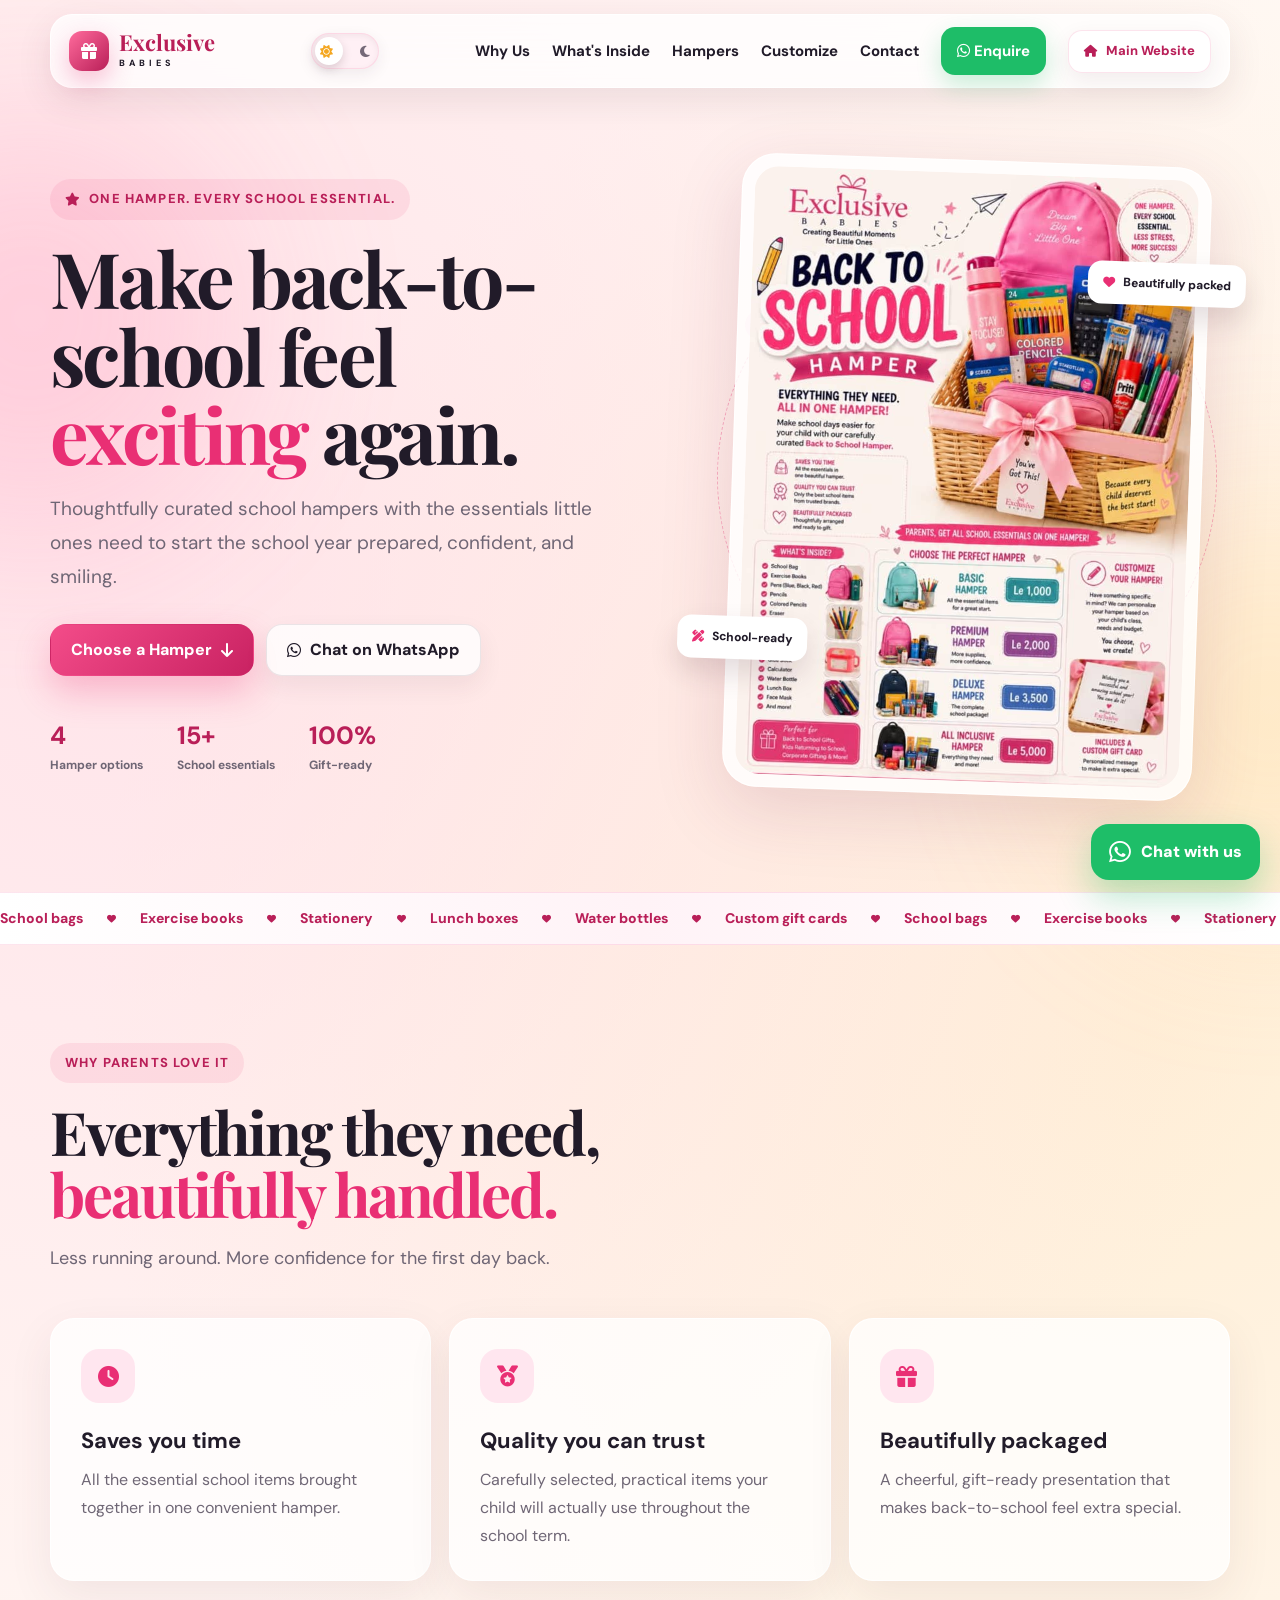
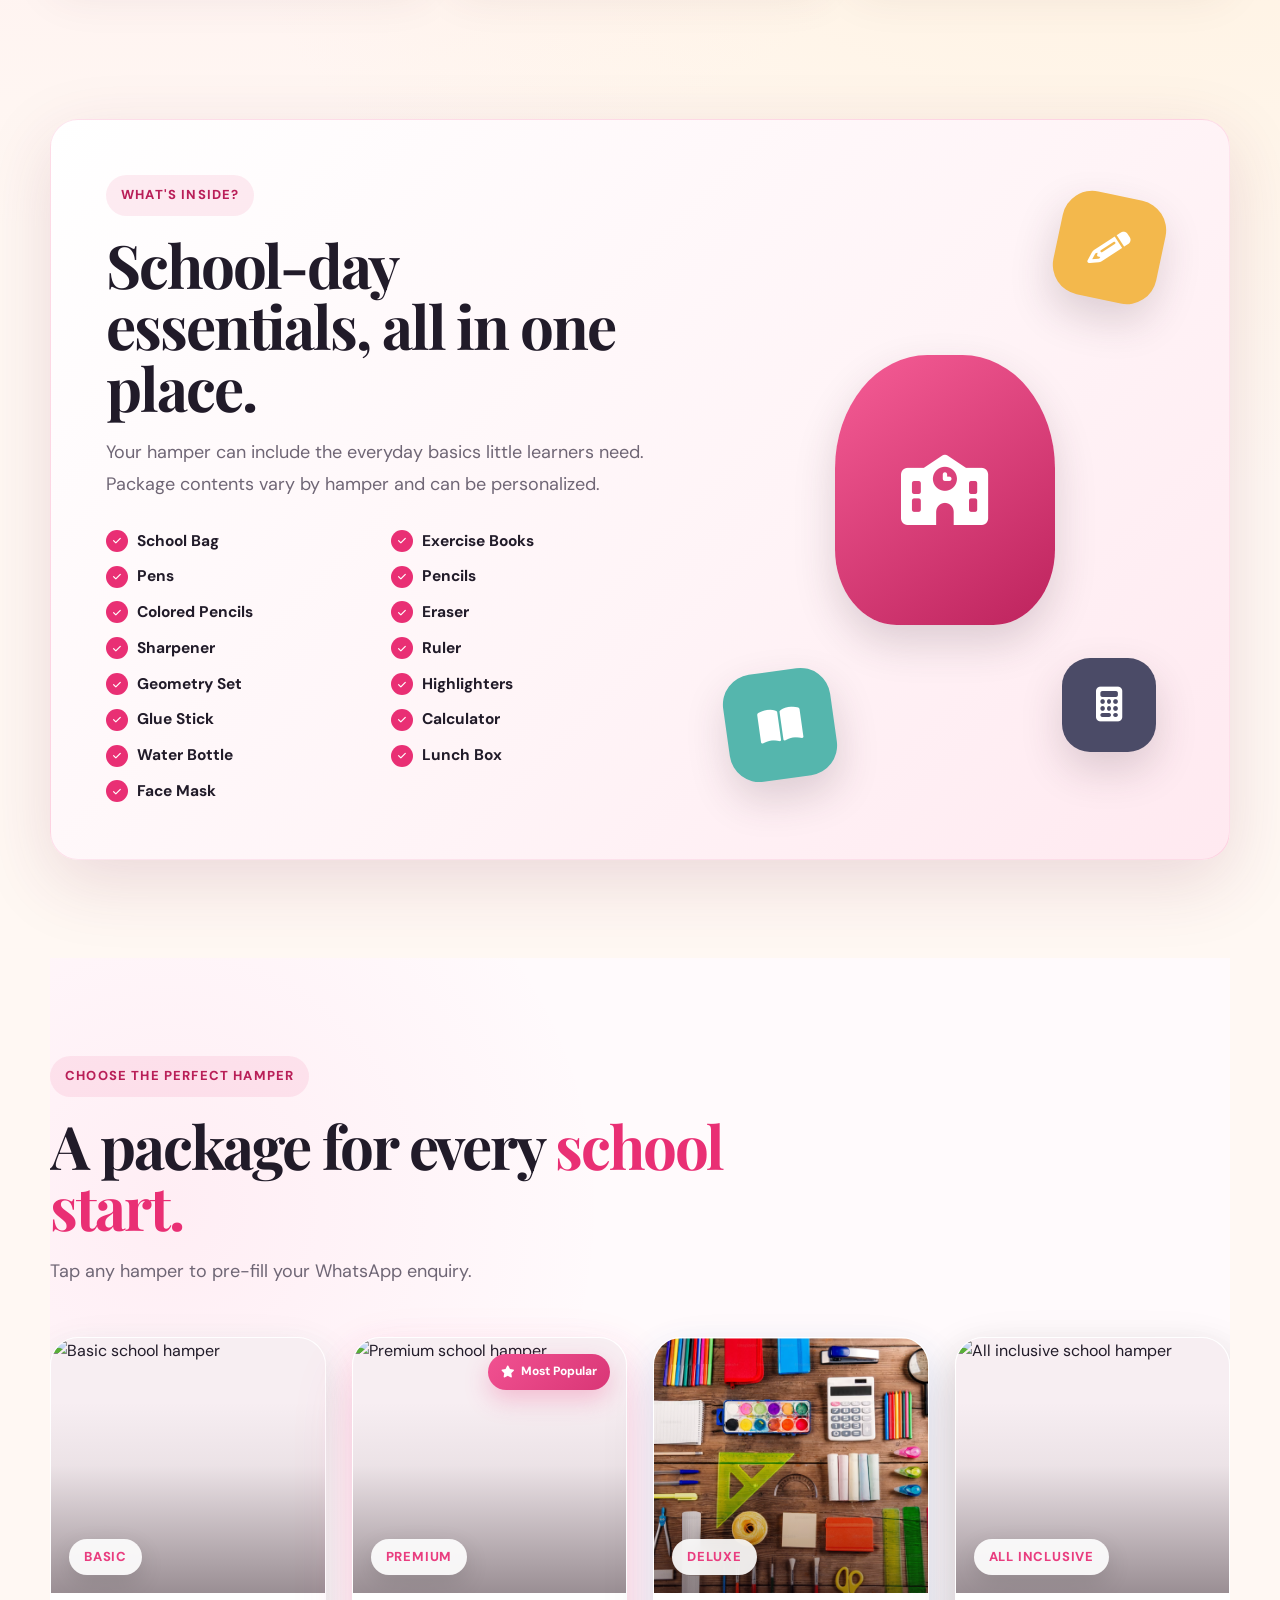
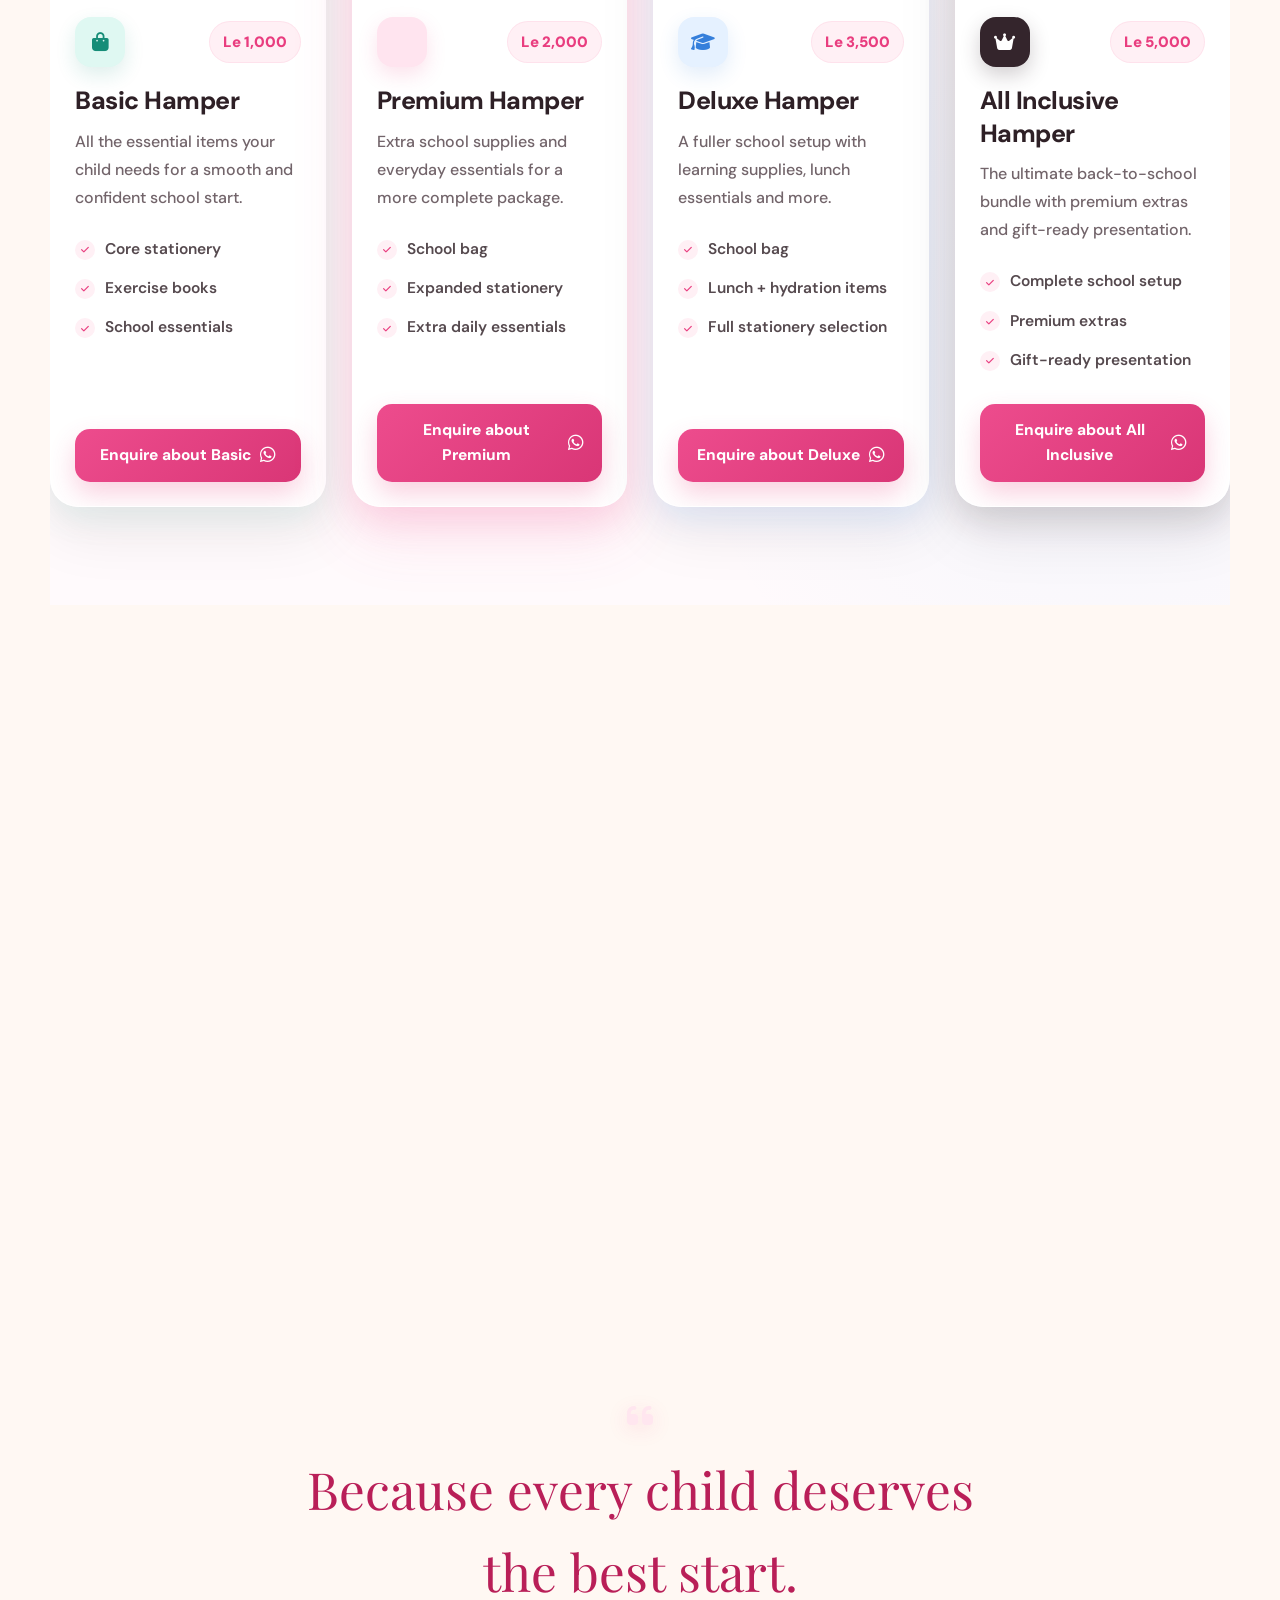
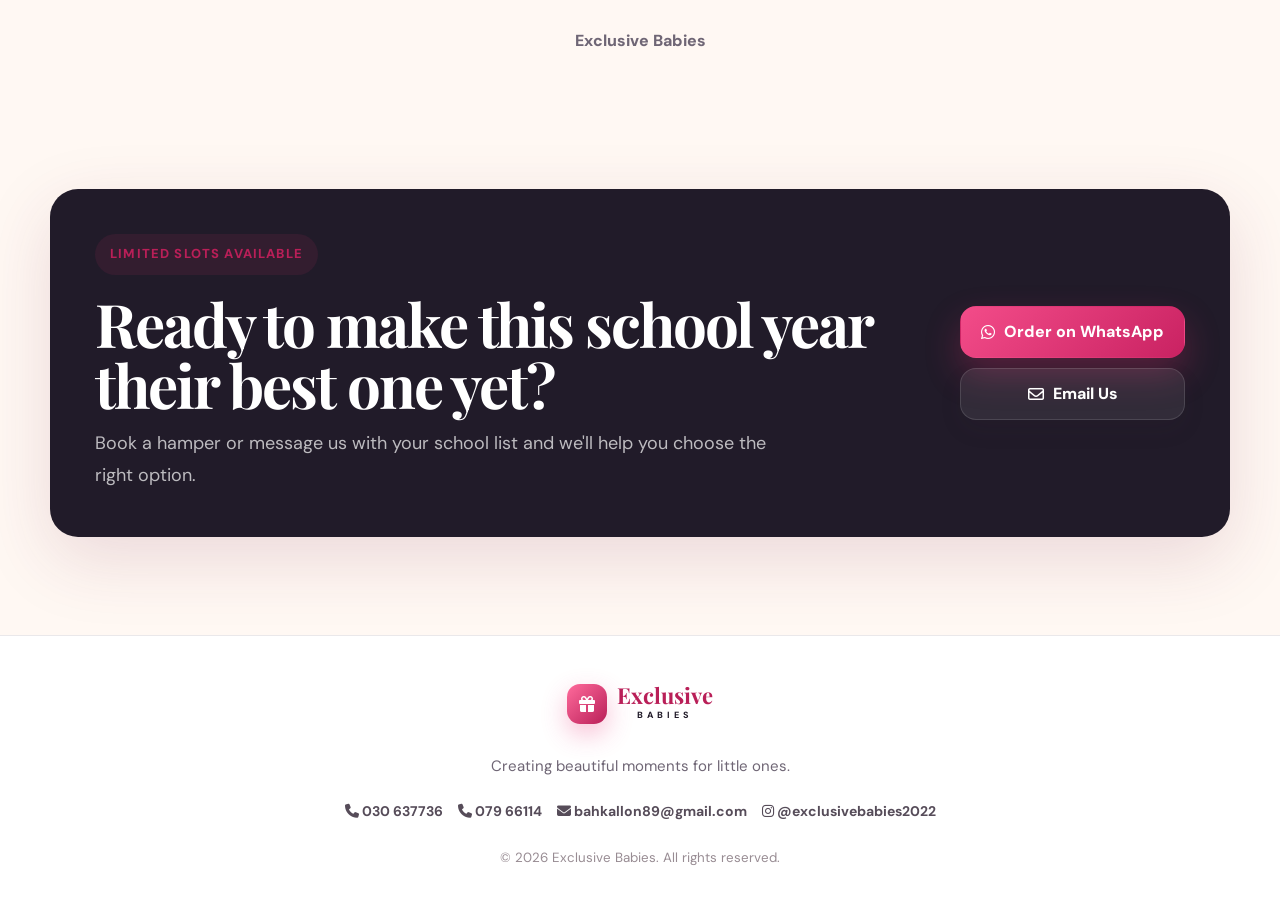
==== commit d83cd485: "Add files via upload" ====
--- a/back-to-school.html
+++ b/back-to-school.html
@@ -587,7 +587,7 @@
 
       <div class="package-image-wrap">
         <img
-          src="https://images.unsplash.com/photo-1456735190827-d1262f71b8a3?auto=format&fit=crop&w=900&q=85"
+          src="Deluxe.png"
           alt="Deluxe school hamper"
           class="package-image"
           loading="lazy"
@@ -697,7 +697,7 @@
 
         <form class="enquiry-form" id="enquiryForm">
           <div class="field-row">
-            <label>Parent/Guardian Name<input type="text" id="name" placeholder="Your name" required></label>
+            <label>Customer's Name<input type="text" id="name" placeholder="Your name" required></label>
             <label>Child's Class<input type="text" id="childClass" placeholder="e.g. Class 4"></label>
           </div>
           <div class="field-row">
